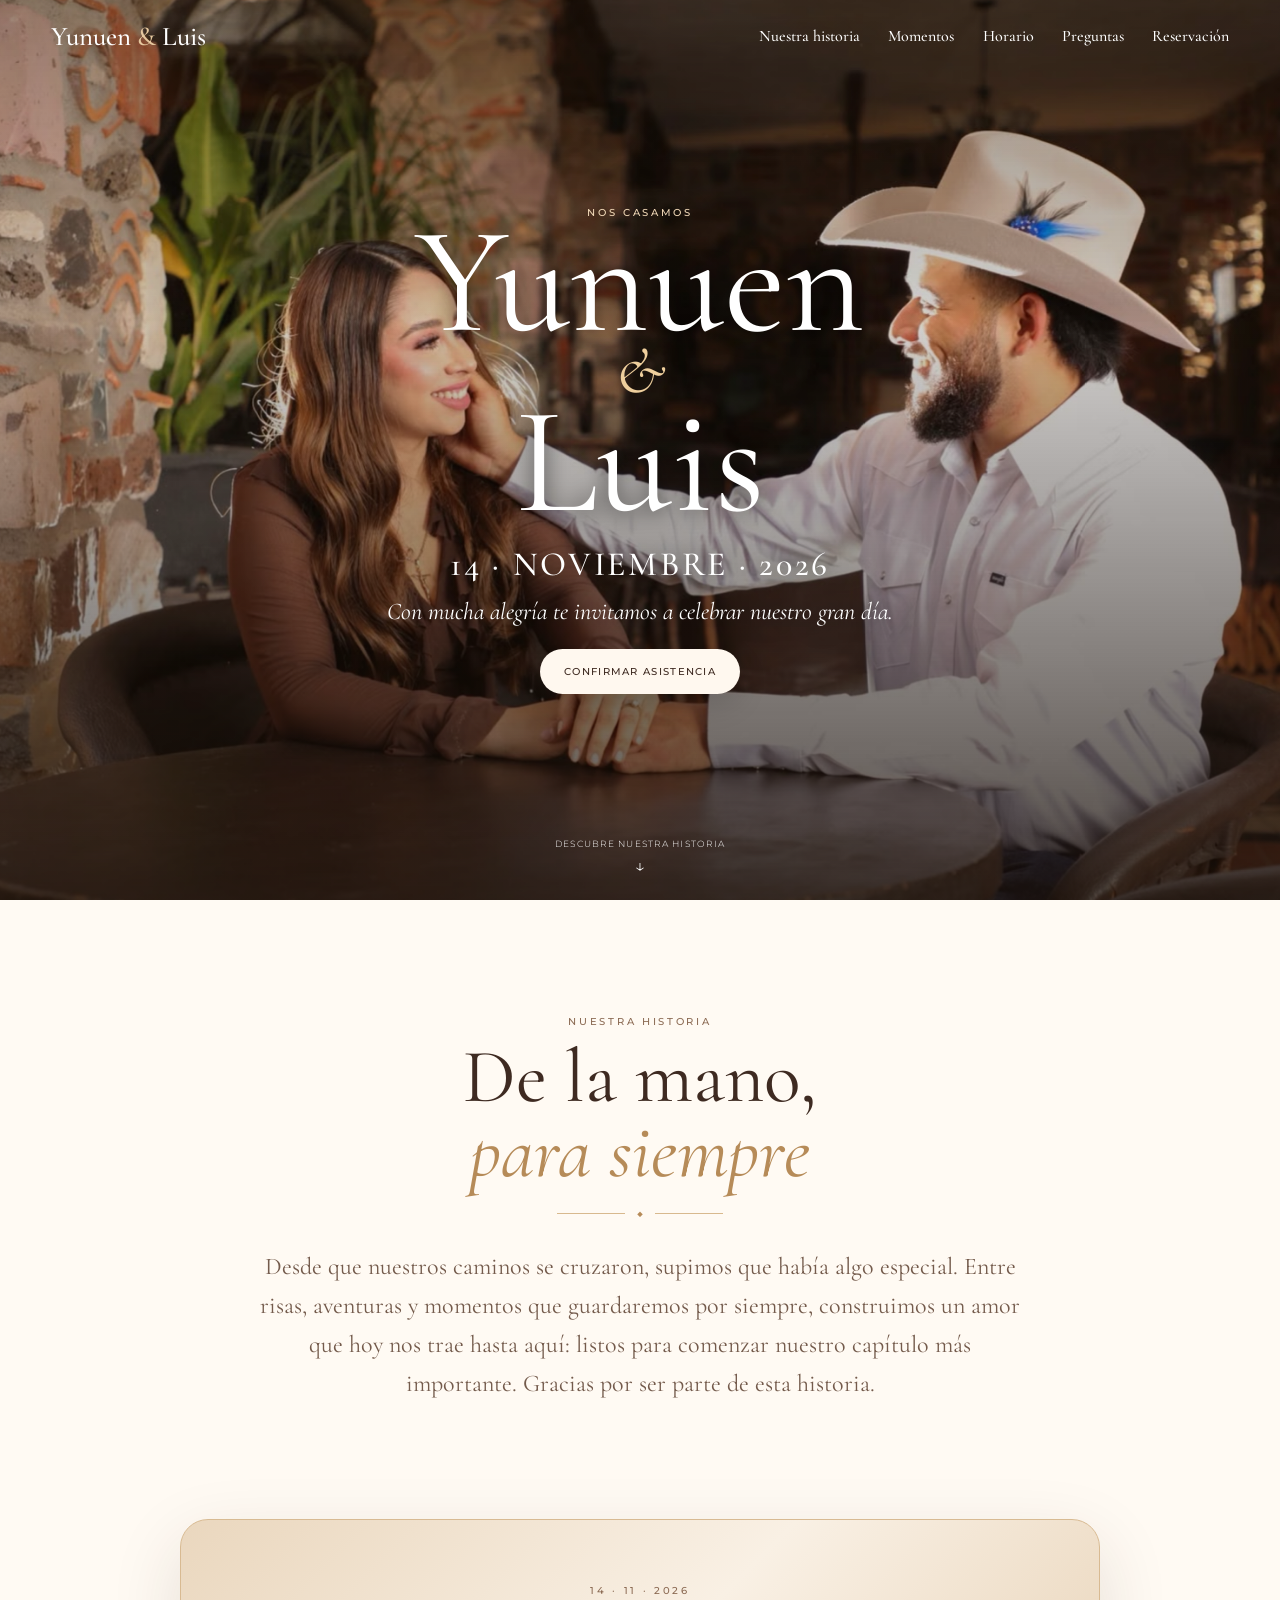
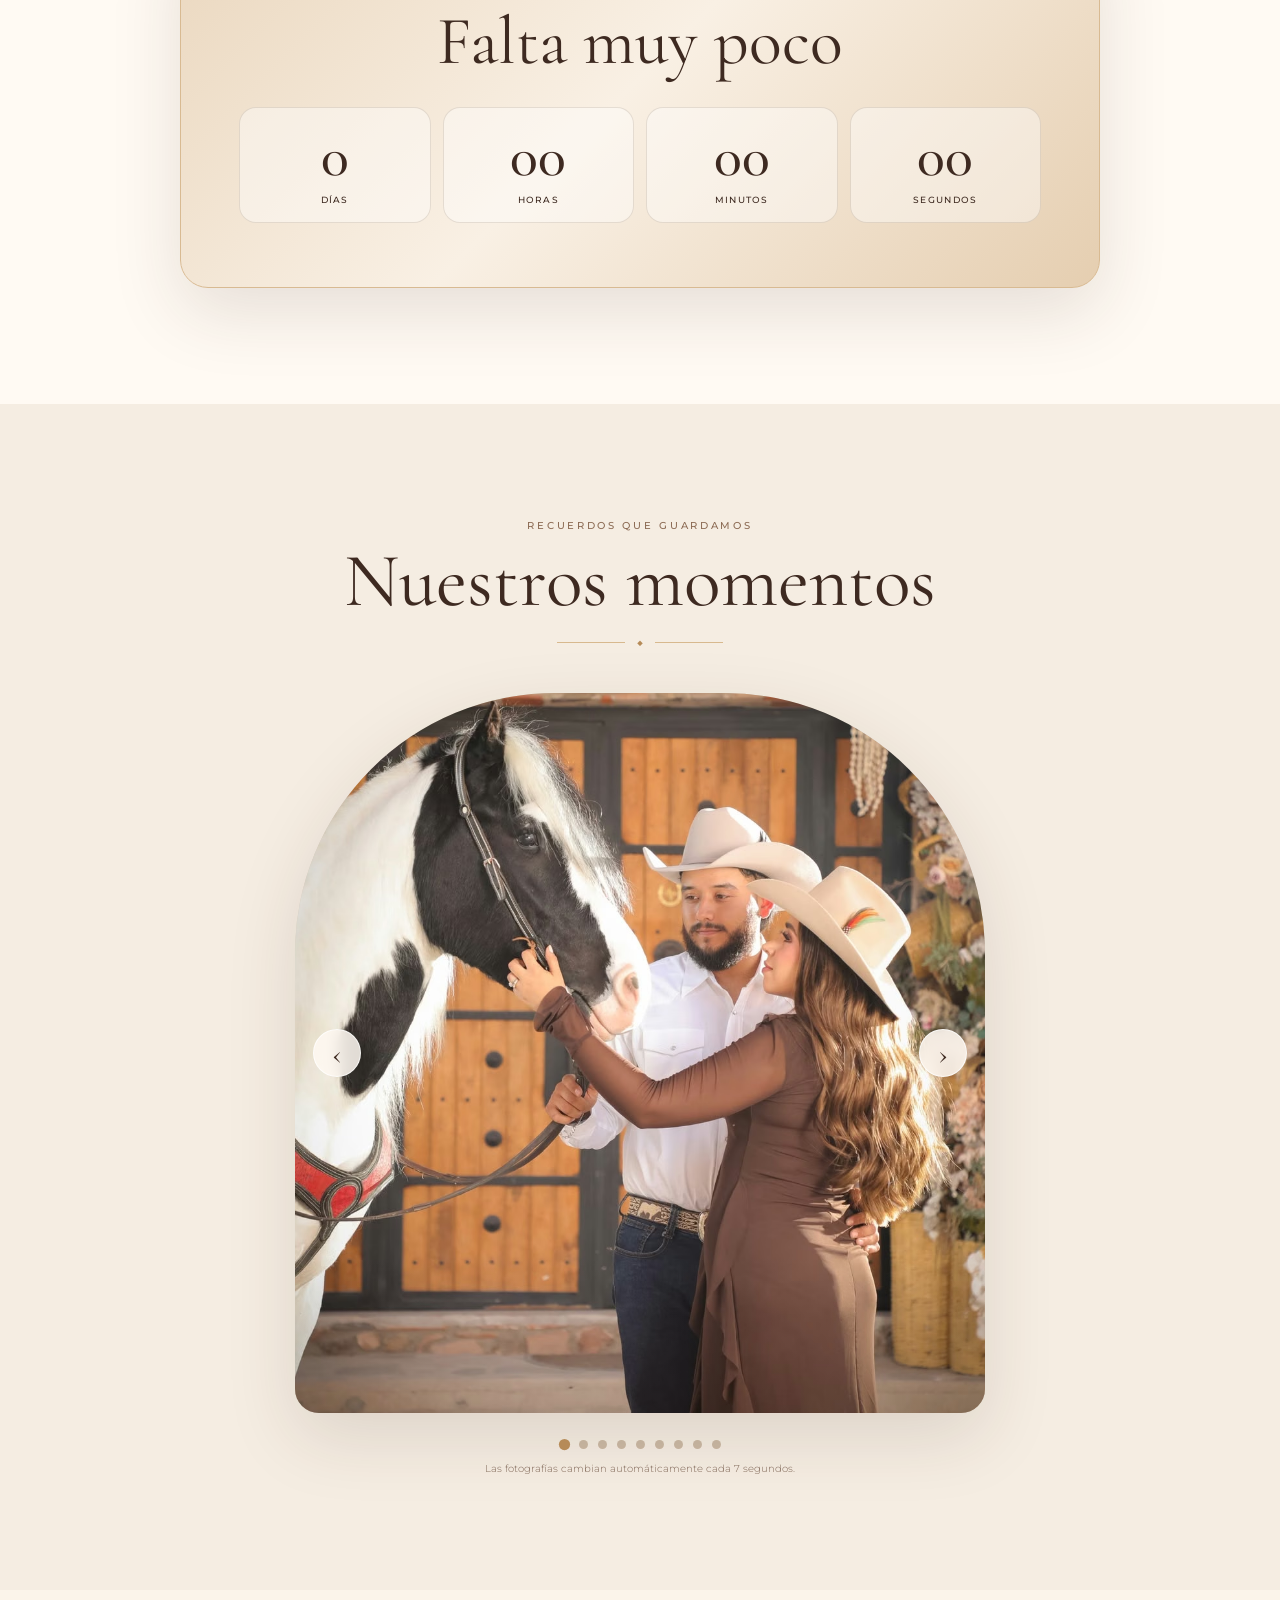
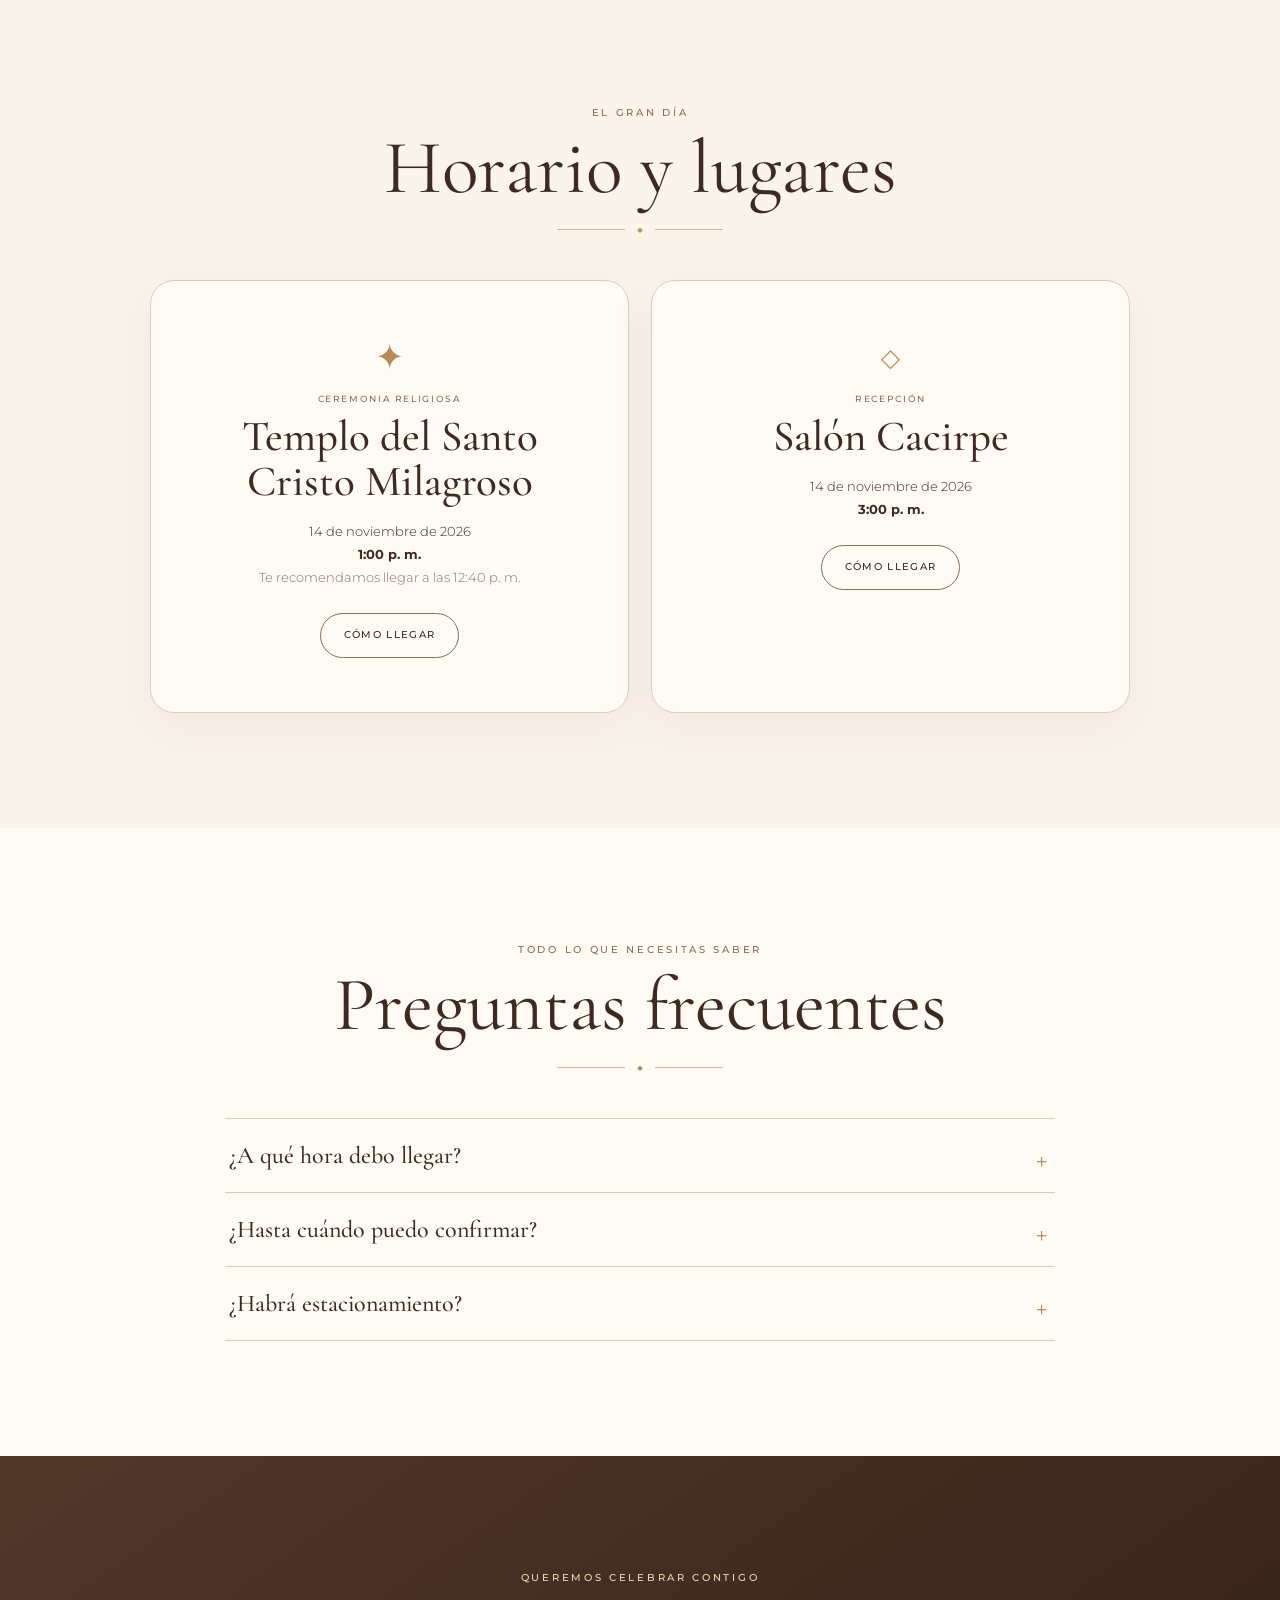
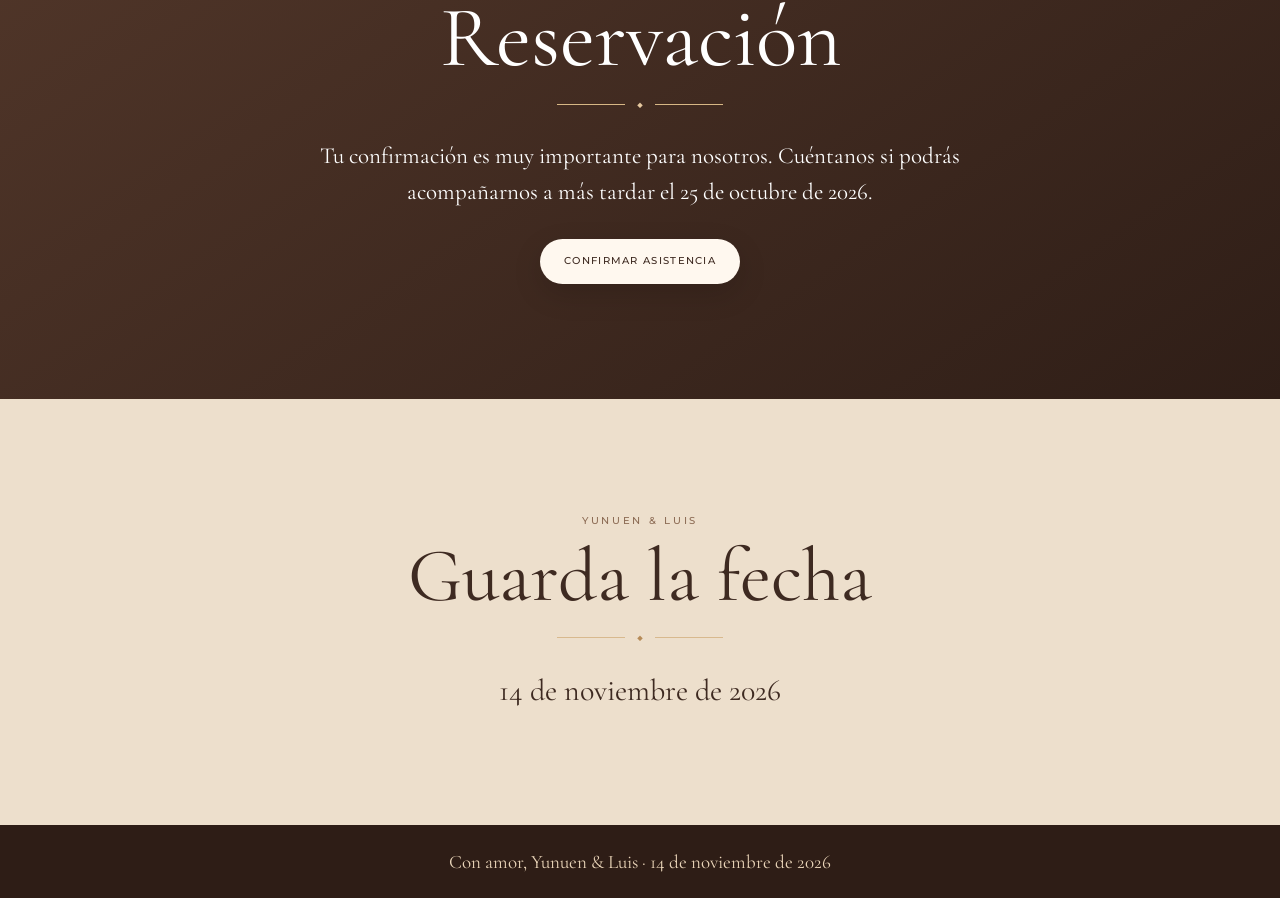
==== index.html @ 90ff0c55 "Agrega envío de confirmación por WhatsApp" ====
<!doctype html>
<html lang="es">
<head>
  <meta charset="utf-8">
  <meta name="viewport" content="width=device-width, initial-scale=1">
  <meta name="theme-color" content="#f6efe5">
  <title>Yunuen & Luis | 14 de noviembre de 2026</title>
  <meta name="description" content="Invitación de boda de Yunuen y Luis. Acompáñanos el 14 de noviembre de 2026.">
  <meta property="og:type" content="website">
  <meta property="og:locale" content="es_MX">
  <meta property="og:title" content="Yunuen & Luis">
  <meta property="og:description" content="Nos casamos el 14 de noviembre de 2026. Nos encantará celebrar contigo.">
  <meta property="og:url" content="https://luisangelcod-collab.github.io/boda-yunuen-luis/">
  <meta property="og:image" content="https://luisangelcod-collab.github.io/boda-yunuen-luis/assets/og.png">
  <meta property="og:image:width" content="1728">
  <meta property="og:image:height" content="910">
  <meta property="og:image:alt" content="Yunuen y Luis, 14 de noviembre de 2026">
  <meta name="twitter:card" content="summary_large_image">
  <meta name="twitter:title" content="Yunuen & Luis">
  <meta name="twitter:description" content="14 de noviembre de 2026">
  <meta name="twitter:image" content="https://luisangelcod-collab.github.io/boda-yunuen-luis/assets/og.png">
  <link rel="preconnect" href="https://fonts.googleapis.com">
  <link rel="preconnect" href="https://fonts.gstatic.com" crossorigin>
  <link href="https://fonts.googleapis.com/css2?family=Cormorant+Garamond:ital,wght@0,400;0,500;1,400&family=Montserrat:wght@300;400;500;600&display=swap" rel="stylesheet">
  <link rel="stylesheet" href="styles.css">
  <script src="app.js?v=20260817-2" defer></script>
</head>
<body>
  <a class="skip-link" href="#contenido">Ir al contenido</a>
  <header class="site-header" id="siteHeader">
    <a class="brand" href="#inicio" aria-label="Yunuen y Luis, inicio">Yunuen <span>&</span> Luis</a>
    <nav class="desktop-nav" aria-label="Navegación principal">
      <a href="#historia">Nuestra historia</a><a href="#momentos">Momentos</a><a href="#horario">Horario</a><a href="#preguntas">Preguntas</a><a href="#reservacion">Reservación</a>
    </nav>
    <button class="menu-button" id="menuButton" type="button" aria-expanded="false" aria-controls="mobileNav" aria-label="Abrir menú">☰</button>
  </header>
  <nav class="mobile-nav" id="mobileNav" aria-label="Navegación móvil" hidden>
    <a href="#historia">Nuestra historia</a><a href="#momentos">Nuestros momentos</a><a href="#horario">Horario</a><a href="#preguntas">Preguntas frecuentes</a><a href="#reservacion">Confirmar asistencia</a>
  </nav>

  <main id="contenido">
    <section class="hero" id="inicio" aria-labelledby="heroTitle">
      <picture class="hero-media">
        <source media="(max-width: 700px)" type="image/avif" srcset="assets/photos/yunuen-luis-09-640.avif 640w, assets/photos/yunuen-luis-09-1066.avif 1066w" sizes="100vw">
        <source type="image/avif" srcset="assets/photos/yunuen-luis-06-960.avif 960w, assets/photos/yunuen-luis-06-1600.avif 1600w" sizes="100vw">
        <img class="hero-photo" src="assets/photos/yunuen-luis-06.jpeg" alt="Yunuen y Luis durante su sesión de compromiso" width="1600" height="1066" fetchpriority="high" decoding="async">
      </picture>
      <div class="hero-shade"></div>
      <div class="hero-copy">
        <p class="eyebrow">Nos casamos</p>
        <h1 id="heroTitle">Yunuen <span>&</span> Luis</h1>
        <p class="hero-date">14 · NOVIEMBRE · 2026</p>
        <p class="hero-message">Con mucha alegría te invitamos a celebrar nuestro gran día.</p>
        <p class="guest-greeting" id="guestGreeting" hidden></p>
        <button class="button button-light" type="button" data-open-rsvp>Confirmar asistencia</button>
      </div>
      <a class="scroll-cue" href="#historia" aria-label="Continuar a nuestra historia">Descubre nuestra historia <span aria-hidden="true">↓</span></a>
    </section>

    <section class="story section" id="historia">
      <div class="narrow reveal">
        <p class="eyebrow ink">Nuestra historia</p>
        <h2>De la mano,<br><em>para siempre</em></h2>
        <div class="flourish" aria-hidden="true"><span></span>◆<span></span></div>
        <p class="story-copy">Desde que nuestros caminos se cruzaron, supimos que había algo especial. Entre risas, aventuras y momentos que guardaremos por siempre, construimos un amor que hoy nos trae hasta aquí: listos para comenzar nuestro capítulo más importante. Gracias por ser parte de esta historia.</p>
      </div>
    </section>

    <section class="countdown-section section" aria-labelledby="countdownTitle">
      <div class="countdown-card reveal">
        <p class="eyebrow ink">14 · 11 · 2026</p><h2 id="countdownTitle">Falta muy poco</h2>
        <div class="countdown" aria-live="polite" aria-label="Cuenta regresiva para la boda">
          <div><strong id="days">--</strong><span>Días</span></div><div><strong id="hours">--</strong><span>Horas</span></div><div><strong id="minutes">--</strong><span>Minutos</span></div><div><strong id="seconds">--</strong><span>Segundos</span></div>
        </div>
      </div>
    </section>

    <section class="moments section" id="momentos" aria-labelledby="momentsTitle">
      <div class="section-heading reveal"><p class="eyebrow ink">Recuerdos que guardamos</p><h2 id="momentsTitle">Nuestros momentos</h2><div class="flourish" aria-hidden="true"><span></span>◆<span></span></div></div>
      <div class="carousel reveal" id="carousel" aria-roledescription="carrusel" aria-label="Fotografías de Yunuen y Luis">
        <div class="slides" id="slides" aria-live="polite"></div>
        <button class="carousel-button previous" id="previousPhoto" type="button" aria-label="Fotografía anterior">‹</button>
        <button class="carousel-button next" id="nextPhoto" type="button" aria-label="Fotografía siguiente">›</button>
      </div>
      <div class="dots" id="carouselDots" aria-label="Elegir fotografía"></div>
      <p class="carousel-note">Las fotografías cambian automáticamente cada 7 segundos.</p>
    </section>

    <section class="schedule section" id="horario" aria-labelledby="scheduleTitle">
      <div class="section-heading reveal"><p class="eyebrow ink">El gran día</p><h2 id="scheduleTitle">Horario y lugares</h2><div class="flourish" aria-hidden="true"><span></span>◆<span></span></div></div>
      <div class="event-grid">
        <article class="event-card reveal">
          <div class="event-icon" aria-hidden="true">✦</div><p class="event-label">Ceremonia religiosa</p><h3>Templo del Santo Cristo Milagroso</h3><p>14 de noviembre de 2026<br><strong>1:00 p. m.</strong><br><span>Te recomendamos llegar a las 12:40 p. m.</span></p>
          <a class="button button-outline" href="https://maps.app.goo.gl/dY969Qh3VyfRDX3TA" target="_blank" rel="noopener noreferrer">Cómo llegar</a>
        </article>
        <article class="event-card reveal">
          <div class="event-icon" aria-hidden="true">◇</div><p class="event-label">Recepción</p><h3>Salón Cacirpe</h3><p>14 de noviembre de 2026<br><strong>3:00 p. m.</strong></p>
          <a class="button button-outline" href="https://maps.app.goo.gl/WmAsAaYpF9cNuDCe6" target="_blank" rel="noopener noreferrer">Cómo llegar</a>
        </article>
      </div>
    </section>

    <section class="faq section" id="preguntas" aria-labelledby="faqTitle">
      <div class="section-heading reveal"><p class="eyebrow ink">Todo lo que necesitas saber</p><h2 id="faqTitle">Preguntas frecuentes</h2><div class="flourish" aria-hidden="true"><span></span>◆<span></span></div></div>
      <div class="faq-list reveal">
        <details><summary>¿A qué hora debo llegar?</summary><p>La misa comienza a la 1:00 p. m. Te recomendamos llegar a las 12:40 p. m. para entrar con calma.</p></details>
        <details><summary>¿Hasta cuándo puedo confirmar?</summary><p>Puedes confirmar tu asistencia hasta el 25 de octubre de 2026.</p></details>
        <details><summary>¿Habrá estacionamiento?</summary><p>Agregaremos aquí las indicaciones de acceso y estacionamiento.</p></details>
      </div>
    </section>

    <section class="rsvp section" id="reservacion" aria-labelledby="rsvpTitle">
      <div class="narrow reveal"><p class="eyebrow">Queremos celebrar contigo</p><h2 id="rsvpTitle">Reservación</h2><div class="flourish light" aria-hidden="true"><span></span>◆<span></span></div><p>Tu confirmación es muy importante para nosotros. Cuéntanos si podrás acompañarnos a más tardar el 25 de octubre de 2026.</p><button class="button button-light" type="button" data-open-rsvp>Confirmar asistencia</button></div>
    </section>

    <section class="save-date section"><p class="eyebrow ink">Yunuen & Luis</p><h2>Guarda la fecha</h2><div class="flourish" aria-hidden="true"><span></span>◆<span></span></div><p class="save-date-value">14 de noviembre de 2026</p></section>
  </main>

  <footer>Con amor, Yunuen & Luis · 14 de noviembre de 2026</footer>

  <dialog class="rsvp-dialog" id="rsvpDialog" aria-labelledby="dialogTitle">
    <button class="dialog-close" id="closeRsvp" type="button" aria-label="Cerrar formulario">×</button>
    <p class="eyebrow ink">Nos encantará saber de ti</p><h2 id="dialogTitle">Confirmar asistencia</h2><p class="dialog-intro">Tu respuesta llegará directamente a Yunuen y Luis. Confirma a más tardar el 25 de octubre de 2026.</p>
    <form id="rsvpForm">
      <label for="guestName">Nombre completo</label><input id="guestName" name="guest_name" maxlength="100" autocomplete="name" required>
      <label for="attendance">¿Podrás acompañarnos?</label><select id="attendance" name="attendance" required><option value="si">Sí, asistiré</option><option value="no">No podré asistir</option></select>
      <label for="guestCount">Número de asistentes</label><input id="guestCount" name="guest_count" type="number" min="1" max="20" value="1" inputmode="numeric" required>
      <label for="phone">Teléfono <span>(opcional)</span></label><input id="phone" name="phone" type="tel" maxlength="40" autocomplete="tel">
      <label for="message">Mensaje para los novios <span>(opcional)</span></label><textarea id="message" name="message" rows="3" maxlength="600"></textarea>
      <input id="invitation" name="invitation" type="hidden" value="Invitación general">
      <div class="honeypot" aria-hidden="true"><label for="website">No completar</label><input id="website" name="website" tabindex="-1" autocomplete="off"></div>
      <button class="button button-dark submit-button" id="submitRsvp" type="submit">Enviar confirmación</button>
      <div class="form-status" id="formStatus" role="status" aria-live="polite"></div>
    </form>
  </dialog>
</body>
</html>
---- styles.css ----
:root{--cream:#f5ede2;--paper:#fffaf3;--paper2:#fbf4ea;--ink:#3e2a21;--soft:#745b4c;--gold:#b68b58;--gold2:#e6c89f;--line:#ddcbb5;--shadow:0 24px 70px #3e2a2121}*{box-sizing:border-box}html{scroll-behavior:smooth;scroll-padding-top:72px}body{margin:0;background:var(--cream);color:var(--ink);font-family:Montserrat,sans-serif;font-weight:300}body.dialog-open{overflow:hidden}a{color:inherit;text-decoration:none}button,input,select,textarea{font:inherit}button,summary{-webkit-tap-highlight-color:transparent}img{display:block;max-width:100%}:focus-visible{outline:3px solid #d7a45f;outline-offset:4px}.skip-link{position:fixed;top:8px;left:8px;z-index:100;padding:10px 14px;background:#fff;transform:translateY(-150%)}.skip-link:focus{transform:none}
.site-header{position:fixed;inset:0 0 auto;z-index:30;height:72px;display:flex;align-items:center;justify-content:space-between;padding:0 clamp(20px,4vw,64px);color:#fff;transition:.3s}.site-header.scrolled{color:var(--ink);background:#fffaf3f0;backdrop-filter:blur(12px);box-shadow:0 1px #3e2a211a}.brand{font:500 27px "Cormorant Garamond",serif}.brand span{color:var(--gold2)}.site-header.scrolled .brand span{color:var(--gold)}.desktop-nav{display:flex;gap:clamp(16px,2.2vw,32px);font:500 16px "Cormorant Garamond",serif}.desktop-nav a{position:relative}.desktop-nav a:after{content:"";position:absolute;inset:auto 0 -6px;height:1px;background:currentColor;transform:scaleX(0);transition:.2s}.desktop-nav a:hover:after,.desktop-nav a:focus-visible:after{transform:scaleX(1)}.menu-button{display:none;border:0;background:none;color:inherit;font-size:26px;cursor:pointer}.mobile-nav{position:fixed;z-index:29;top:62px;right:0;left:0;padding:18px 24px 26px;background:var(--paper);border-bottom:1px solid var(--line);box-shadow:0 15px 35px #3e2a2117}.mobile-nav[hidden]{display:none}.mobile-nav a{display:block;padding:13px 0;border-bottom:1px solid var(--line);font:23px "Cormorant Garamond",serif}
.section{padding:clamp(76px,9vw,118px) 24px}.narrow{width:min(760px,100%);margin:auto;text-align:center}.section-heading{width:min(900px,100%);margin:0 auto 44px;text-align:center}.eyebrow{margin:0 0 12px;color:#f0d8b7;font-size:10px;font-weight:500;letter-spacing:.27em;text-transform:uppercase}.eyebrow.ink{color:#8c6b54}h2{margin:8px 0 14px;font:400 clamp(49px,7vw,76px)/.98 "Cormorant Garamond",serif}h2 em{color:var(--gold);font-weight:400}.flourish{display:flex;align-items:center;justify-content:center;gap:12px;margin:18px auto 28px;color:var(--gold);font-size:10px}.flourish span{width:68px;height:1px;background:#d8b98e}.flourish.light{color:var(--gold2)}.flourish.light span{background:#d7b785}
.hero{min-height:100svh;position:relative;overflow:hidden;display:grid;place-items:center;background:#3d2a22;color:#fff}.hero-media,.hero-photo,.hero-shade{position:absolute;inset:0;width:100%;height:100%}.hero-photo{object-fit:cover;object-position:center 44%;transform:scale(1.06);animation:heroZoom 18s ease-out both}.hero-shade{background:linear-gradient(180deg,#180e086b,#180e082e 36%,#180e08c2)}.hero-copy{position:relative;z-index:2;width:min(760px,calc(100% - 40px));text-align:center;text-shadow:0 2px 22px #000a;animation:rise .9s .15s both}.hero h1{margin:0;font:400 clamp(78px,13vw,152px)/.68 "Cormorant Garamond",serif}.hero h1 span{display:block;margin:16px 0;color:#efcf9d;font-size:.43em;font-style:italic}.hero-date{margin:30px 0 10px;font:500 clamp(23px,3vw,34px) "Cormorant Garamond",serif;letter-spacing:.08em}.hero-message{max-width:540px;margin:0 auto 20px;font:italic clamp(19px,2.4vw,24px)/1.42 "Cormorant Garamond",serif}.guest-greeting{width:fit-content;margin:0 auto 22px;padding:8px 14px;border:1px solid #ffffff73;border-radius:999px;font-size:10px;font-weight:500;letter-spacing:.13em;text-transform:uppercase}.scroll-cue{position:absolute;z-index:2;bottom:23px;left:50%;display:grid;gap:5px;transform:translateX(-50%);text-align:center;font-size:9px;letter-spacing:.14em;text-transform:uppercase}.scroll-cue span{font-size:19px;animation:bob 1.8s infinite}.button{display:inline-flex;align-items:center;justify-content:center;min-height:45px;padding:13px 23px;border:1px solid transparent;border-radius:999px;font-size:10px;font-weight:500;letter-spacing:.13em;line-height:1.2;text-transform:uppercase;cursor:pointer;transition:.2s}.button:hover{transform:translateY(-2px)}.button-light{background:#fff8ef;color:var(--ink);box-shadow:0 10px 30px #00000024}.button-dark{background:var(--ink);color:#fff}.button-outline{border-color:#8d6d56;background:transparent;color:var(--ink)}
.story{background:var(--paper)}.story-copy{margin:0;color:var(--soft);font:24px/1.62 "Cormorant Garamond",serif}.countdown-section{padding-top:0;background:var(--paper)}.countdown-card{width:min(920px,100%);margin:auto;padding:clamp(36px,6vw,64px) clamp(20px,5vw,58px);background:linear-gradient(135deg,#ead7be,#f9f0e4 48%,#e5ceb0);border:1px solid #d8ba92;border-radius:28px;text-align:center;box-shadow:var(--shadow)}.countdown-card h2{font-size:clamp(46px,6vw,68px)}.countdown{display:grid;grid-template-columns:repeat(4,1fr);gap:12px;margin-top:32px}.countdown>div{padding:20px 8px 17px;background:#ffffff6b;border:1px solid #694c3326;border-radius:17px}.countdown strong{display:block;font:500 clamp(42px,6vw,58px)/1 "Cormorant Garamond",serif}.countdown span{display:block;margin-top:8px;font-size:9px;font-weight:500;letter-spacing:.14em;text-transform:uppercase}
.moments{overflow:hidden}.carousel{width:min(690px,calc(100% - 50px));margin:auto;position:relative;overflow:hidden;border-radius:260px 260px 24px 24px;background:#d9cbbd;box-shadow:var(--shadow);touch-action:pan-y}.slides{display:flex;transition:transform 1.35s cubic-bezier(.65,0,.35,1)}.slide{flex:0 0 100%;height:min(80svh,880px);min-height:620px;position:relative;margin:0;background:linear-gradient(145deg,#d7c2a8,#8f6950)}.slide picture{display:block;width:100%;height:100%}.slide img{width:100%;height:100%;object-fit:cover}.slide--landscape img{object-fit:contain}.slide:after{content:"";position:absolute;inset:auto 0 0;height:22%;background:linear-gradient(transparent,#1e100a38);pointer-events:none}.carousel-button{position:absolute;z-index:3;top:50%;width:48px;height:48px;border:1px solid #ffffffb3;border-radius:50%;background:#fffaf3db;color:var(--ink);font:33px/1 "Cormorant Garamond",serif;cursor:pointer;transform:translateY(-50%);backdrop-filter:blur(8px)}.carousel-button.previous{left:18px}.carousel-button.next{right:18px}.dots{display:flex;justify-content:center;gap:10px;margin:27px auto 0}.dot{width:9px;height:9px;padding:0;border:0;border-radius:50%;background:#cbb9a4;cursor:pointer}.dot.active{background:var(--gold);transform:scale(1.25)}.carousel-note{margin:13px 0 0;color:#806857;text-align:center;font-size:10px}
.schedule{background:var(--paper2)}.event-grid{display:grid;grid-template-columns:1fr 1fr;gap:22px;width:min(980px,100%);margin:auto}.event-card{padding:clamp(32px,5vw,54px);background:var(--paper);border:1px solid var(--line);border-radius:24px;text-align:center;box-shadow:0 16px 50px #3e2a210f}.event-icon{color:var(--gold);font-size:35px}.event-label{margin:15px 0 4px;color:#896b57;font-size:9px;font-weight:500;letter-spacing:.18em;text-transform:uppercase}.event-card h3{margin:10px auto 16px;font:500 clamp(31px,4vw,43px)/1.04 "Cormorant Garamond",serif}.event-card p:not(.event-label){margin:0 0 23px;font-size:13px;line-height:1.8}.event-card p span{opacity:.65}.faq{background:var(--paper)}.faq-list{width:min(830px,100%);margin:auto;border-top:1px solid var(--line)}.faq details{border-bottom:1px solid var(--line)}.faq summary{position:relative;padding:22px 45px 22px 4px;list-style:none;font:500 24px "Cormorant Garamond",serif;cursor:pointer}.faq summary::-webkit-details-marker{display:none}.faq summary:after{content:"+";position:absolute;right:8px;color:var(--gold);font-size:28px;transition:.25s}.faq details[open] summary:after{transform:rotate(45deg)}.faq details p{margin:0;padding:0 45px 22px 4px;color:var(--soft);font-size:13px;line-height:1.7}
.rsvp{background:linear-gradient(145deg,#52372a,#2f1e17);color:#fff}.rsvp h2{font-size:clamp(56px,8vw,86px)}.rsvp .narrow>p:not(.eyebrow){margin:0 auto 28px;font:23px/1.55 "Cormorant Garamond",serif}.save-date{text-align:center;background:#eddfcc}.save-date h2{font-size:clamp(52px,7vw,76px)}.save-date-value{margin:0;font:30px "Cormorant Garamond",serif}footer{padding:25px 18px;background:#2e1d16;color:#e9d4b8;text-align:center;font:19px "Cormorant Garamond",serif}
.rsvp-dialog{width:min(560px,calc(100% - 28px));max-height:calc(100svh - 32px);overflow:auto;padding:clamp(28px,5vw,42px);border:0;border-radius:25px;background:var(--paper);color:var(--ink);box-shadow:0 30px 100px #140a0573}.rsvp-dialog::backdrop{background:#1c110cc7;backdrop-filter:blur(4px)}.rsvp-dialog h2{margin:4px 35px 7px 0;font-size:49px}.dialog-close{position:absolute;top:13px;right:17px;width:40px;height:40px;border:0;background:transparent;color:var(--ink);font-size:31px;cursor:pointer}.dialog-intro{margin:0 0 22px;color:var(--soft);font-size:12px;line-height:1.5}.rsvp-dialog label{display:block;margin:14px 0 6px;font-size:9px;font-weight:500;letter-spacing:.13em;text-transform:uppercase}.rsvp-dialog label span{opacity:.65}.rsvp-dialog input,.rsvp-dialog select,.rsvp-dialog textarea{width:100%;border:1px solid var(--line);border-radius:11px;background:#fff;color:var(--ink);padding:12px 13px}.rsvp-dialog textarea{resize:vertical}.submit-button{width:100%;margin-top:20px}.submit-button:disabled{cursor:wait;opacity:.65}.form-status{display:none;margin-top:14px;padding:14px;border-radius:11px;background:#efe1d0;font-size:12px;line-height:1.55}.form-status.visible{display:block}.form-status.error{background:#f7ddd8;color:#6d2820}.form-status p{margin:0}.whatsapp-button{width:100%;margin-top:12px;background:#2f6f4e}.honeypot{position:absolute;left:-10000px;width:1px;height:1px;overflow:hidden}.reveal{opacity:0;transform:translateY(24px);transition:opacity .75s,transform .75s}.reveal.visible{opacity:1;transform:none}
@keyframes heroZoom{from{transform:scale(1.09)}to{transform:scale(1.03)}}@keyframes rise{from{opacity:0;transform:translateY(20px)}to{opacity:1;transform:none}}@keyframes bob{50%{transform:translateY(5px)}}
@media(max-width:820px){html{scroll-padding-top:62px}.site-header{height:62px}.desktop-nav{display:none}.menu-button{display:block}.hero h1{font-size:clamp(76px,24vw,104px)}.hero-photo{object-position:center 45%}.event-grid{grid-template-columns:1fr}.carousel{width:min(620px,calc(100% - 12px));border-radius:160px 160px 20px 20px}.slide{height:75svh;min-height:540px}}
@media(max-width:560px){.section{padding:68px 18px}.hero-copy{padding-top:25px}.hero-message{font-size:19px}.scroll-cue{width:220px}.story-copy{font-size:21px}.countdown-section{padding-top:0}.countdown{grid-template-columns:1fr 1fr}.countdown strong{font-size:47px}.carousel{width:100%;border-radius:105px 105px 18px 18px}.slide{height:70svh;min-height:500px}.carousel-button{width:43px;height:43px}.carousel-button.previous{left:10px}.carousel-button.next{right:10px}.event-card{padding:34px 22px}.rsvp-dialog h2{font-size:42px}}
@media(prefers-reduced-motion:reduce){html{scroll-behavior:auto}*,*:before,*:after{animation-duration:.01ms!important;animation-iteration-count:1!important;transition-duration:.01ms!important}.reveal{opacity:1;transform:none}}
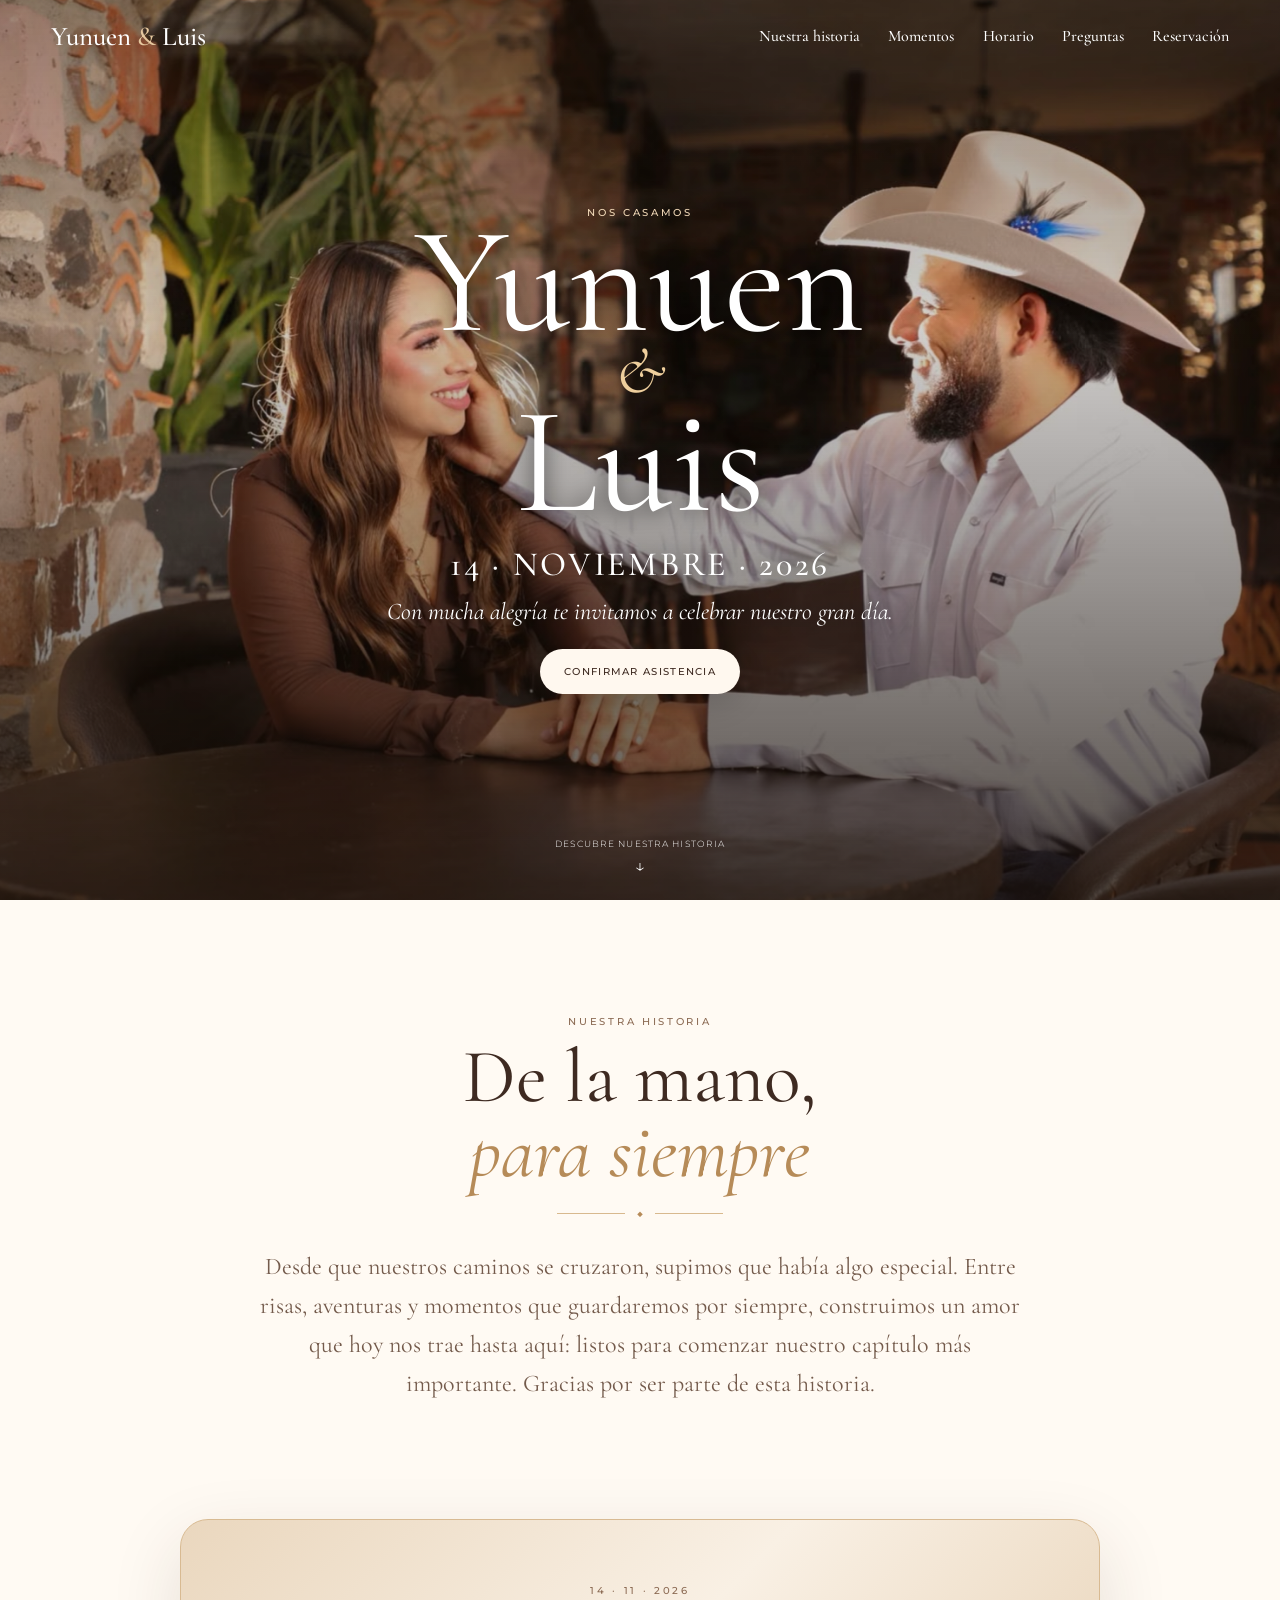
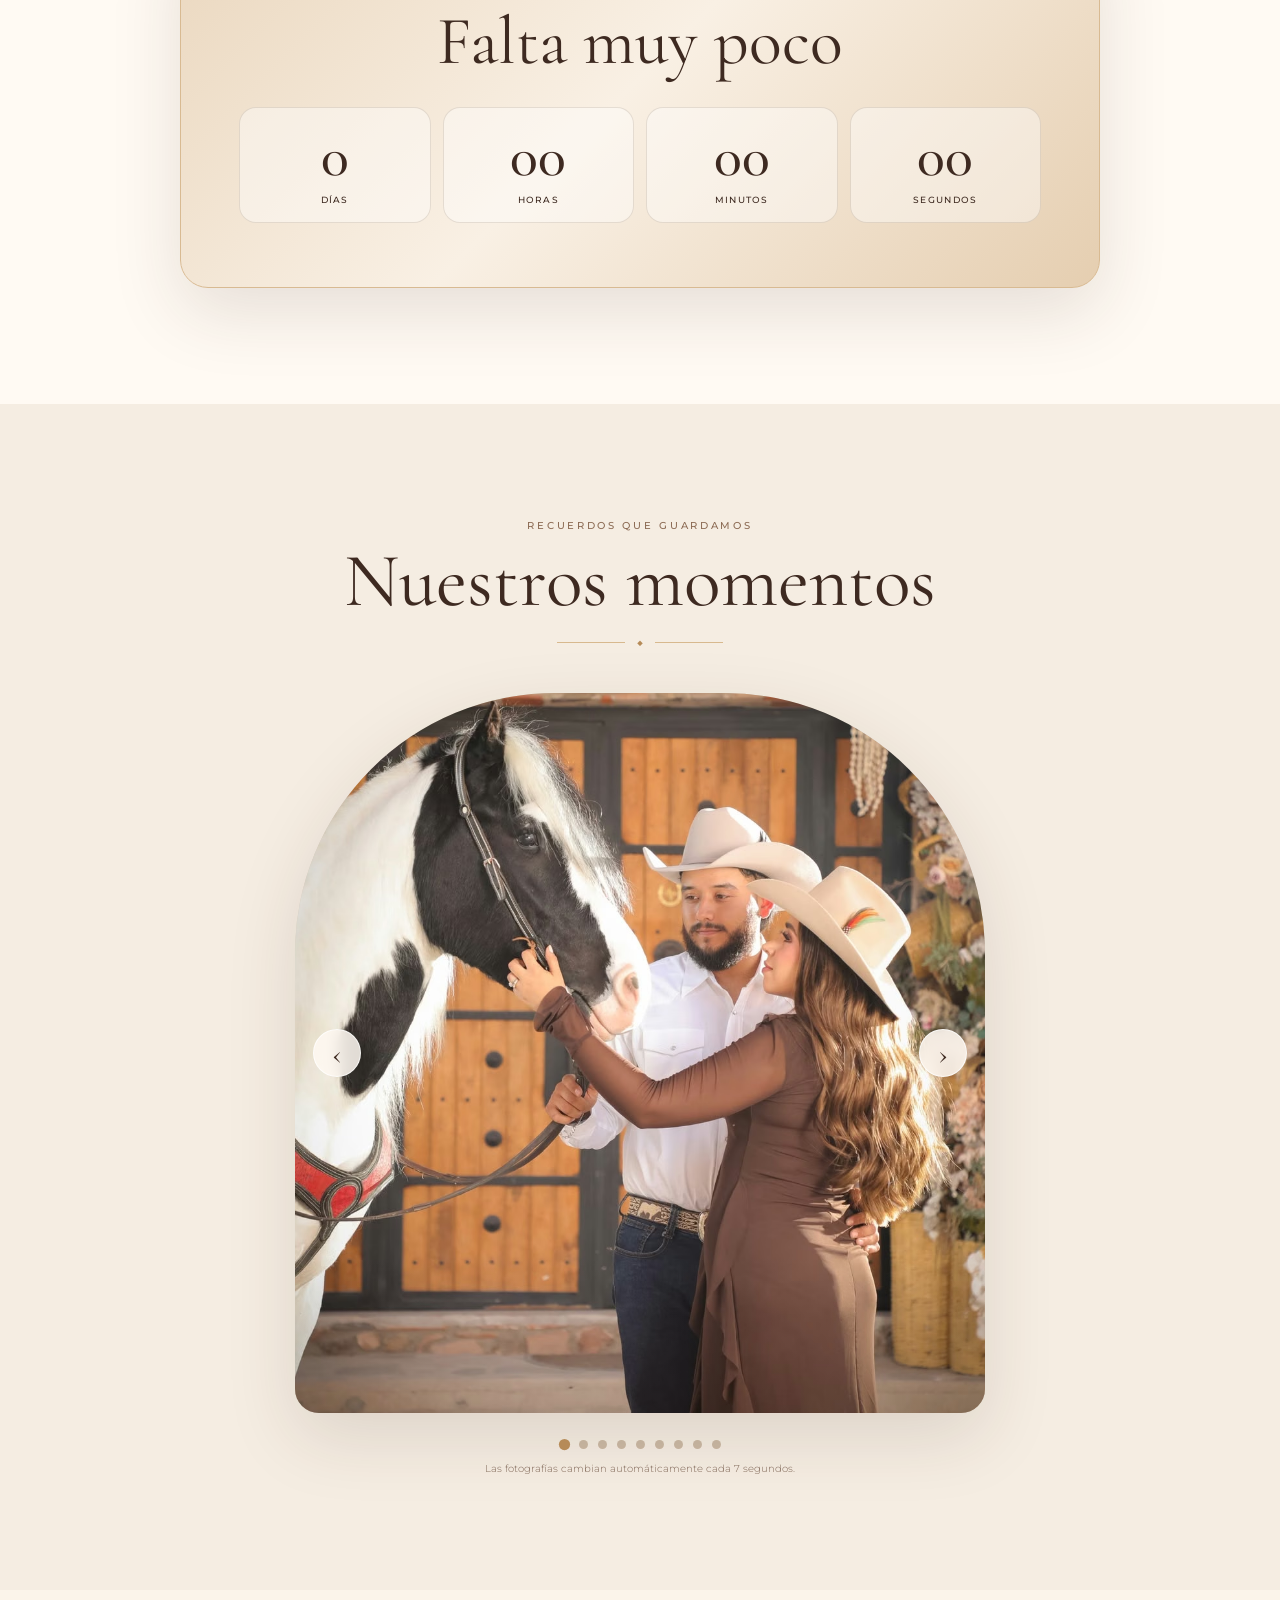
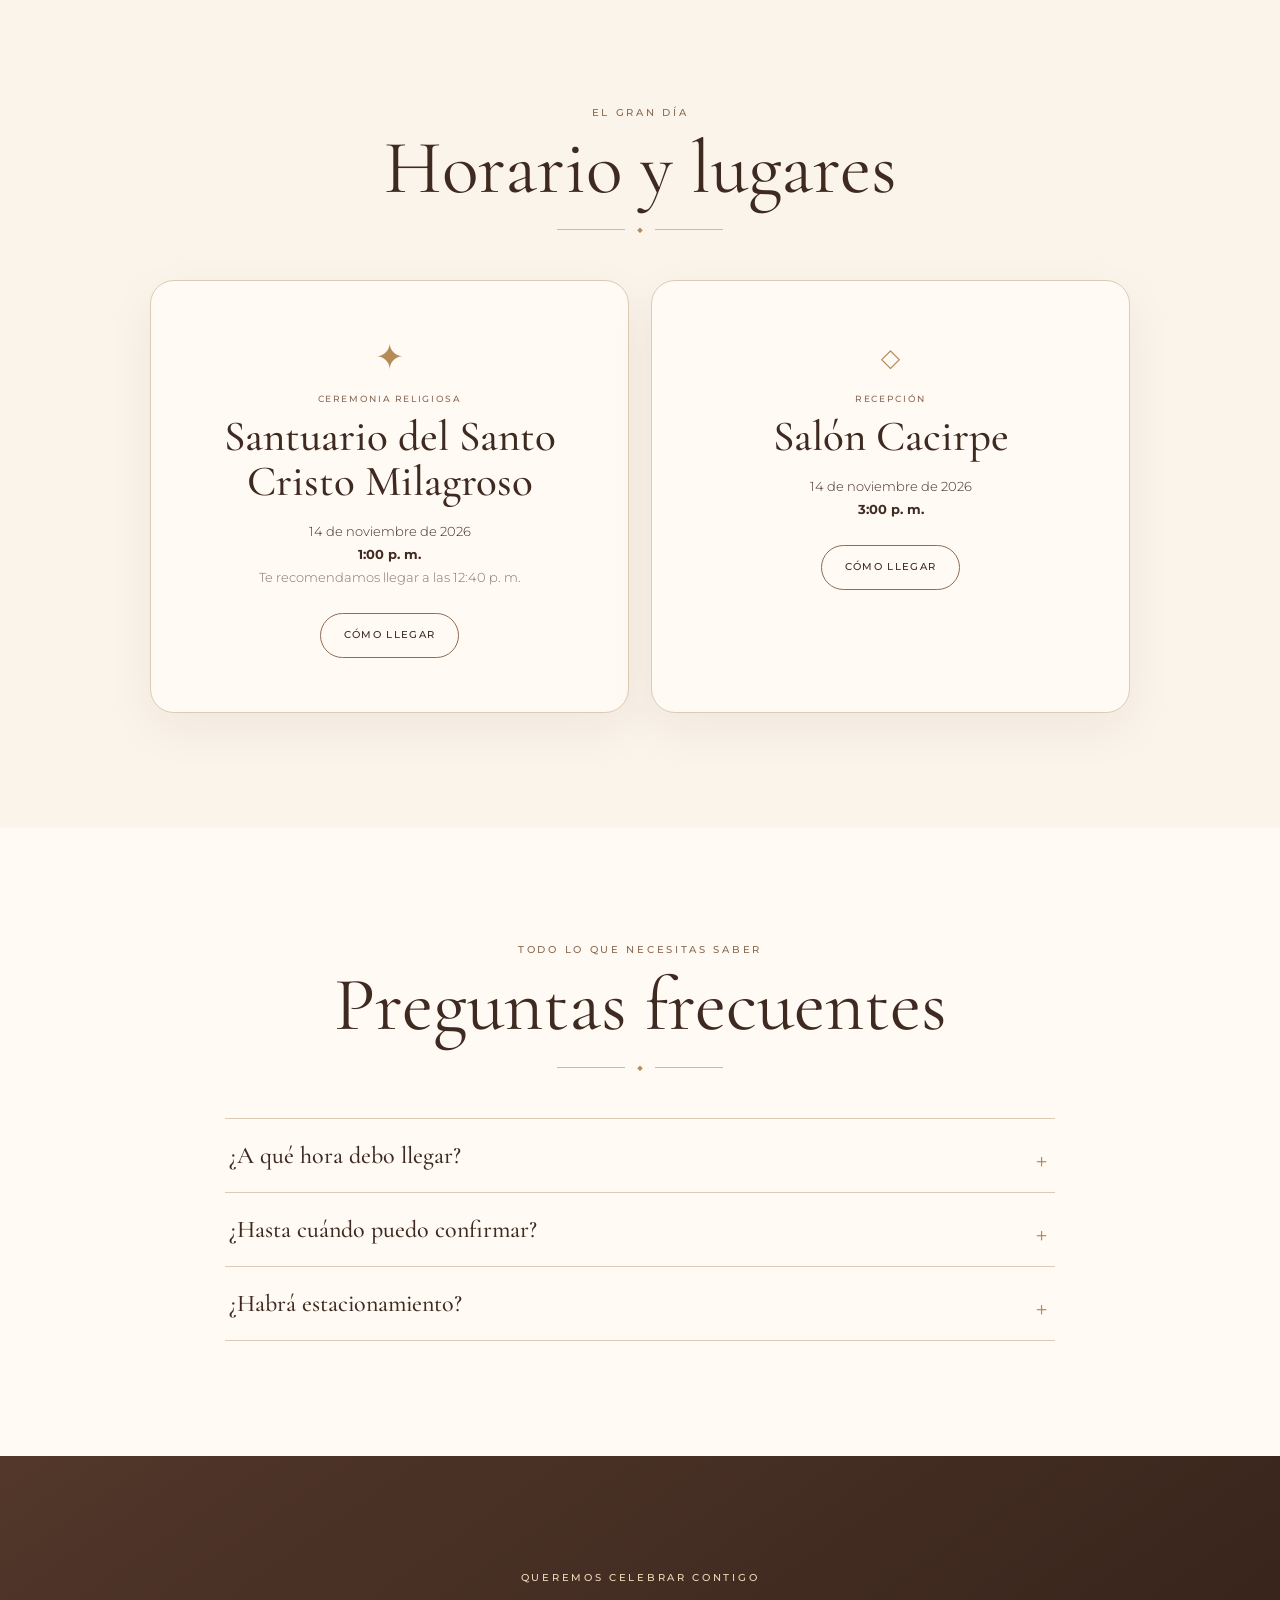
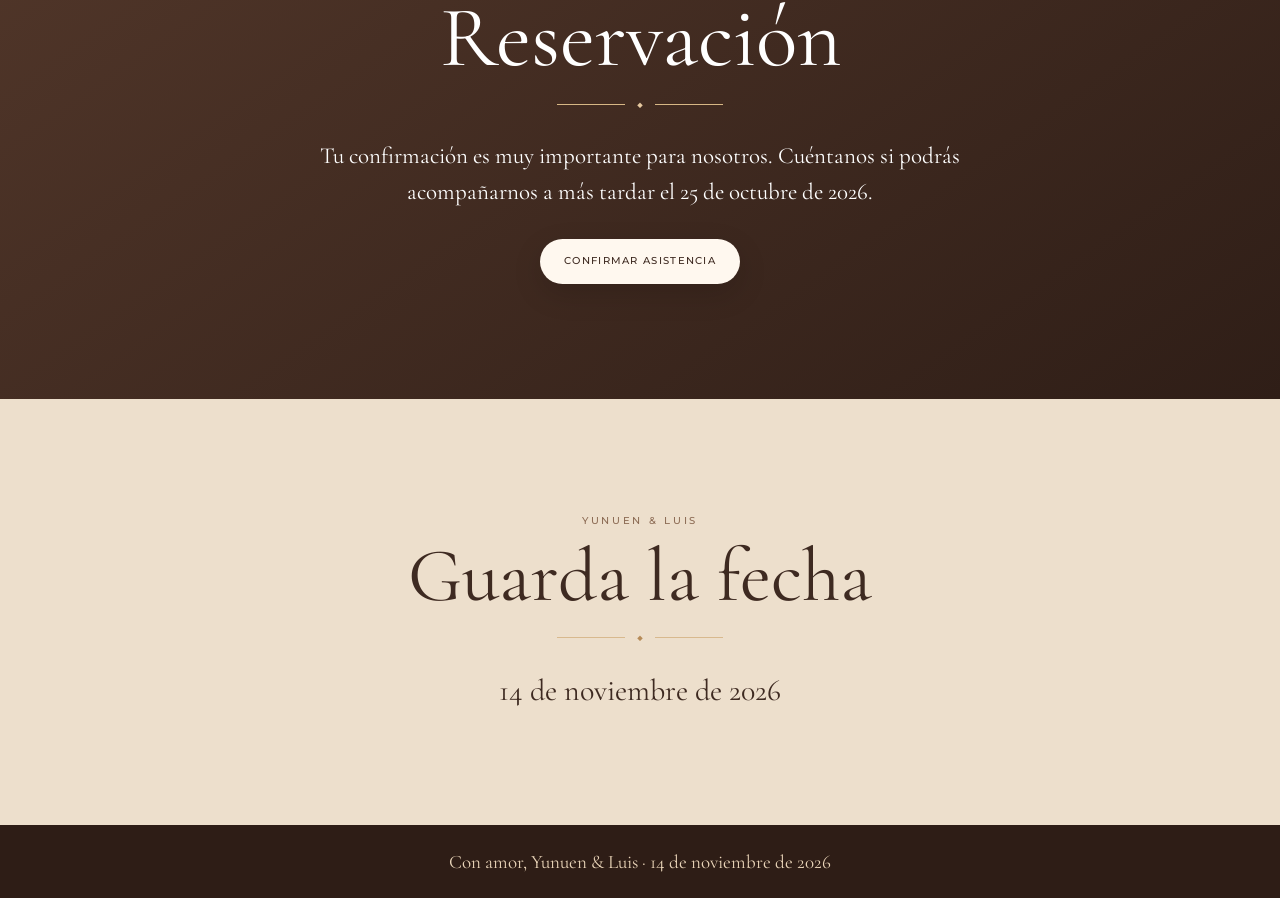
==== commit d69abd73: "Corrige nombre del santuario" ====
--- a/index.html
+++ b/index.html
@@ -90,7 +90,7 @@
       <div class="section-heading reveal"><p class="eyebrow ink">El gran día</p><h2 id="scheduleTitle">Horario y lugares</h2><div class="flourish" aria-hidden="true"><span></span>◆<span></span></div></div>
       <div class="event-grid">
         <article class="event-card reveal">
-          <div class="event-icon" aria-hidden="true">✦</div><p class="event-label">Ceremonia religiosa</p><h3>Templo del Santo Cristo Milagroso</h3><p>14 de noviembre de 2026<br><strong>1:00 p. m.</strong><br><span>Te recomendamos llegar a las 12:40 p. m.</span></p>
+          <div class="event-icon" aria-hidden="true">✦</div><p class="event-label">Ceremonia religiosa</p><h3>Santuario del Santo Cristo Milagroso</h3><p>14 de noviembre de 2026<br><strong>1:00 p. m.</strong><br><span>Te recomendamos llegar a las 12:40 p. m.</span></p>
           <a class="button button-outline" href="https://maps.app.goo.gl/dY969Qh3VyfRDX3TA" target="_blank" rel="noopener noreferrer">Cómo llegar</a>
         </article>
         <article class="event-card reveal">
@@ -105,7 +105,7 @@
       <div class="faq-list reveal">
         <details><summary>¿A qué hora debo llegar?</summary><p>La misa comienza a la 1:00 p. m. Te recomendamos llegar a las 12:40 p. m. para entrar con calma.</p></details>
         <details><summary>¿Hasta cuándo puedo confirmar?</summary><p>Puedes confirmar tu asistencia hasta el 25 de octubre de 2026.</p></details>
-        <details><summary>¿Habrá estacionamiento?</summary><p>Agregaremos aquí las indicaciones de acceso y estacionamiento.</p></details>
+        <details><summary>¿Habrá estacionamiento?</summary><p>Sí, el lugar cuenta con un amplio estacionamiento para comodidad de nuestros invitados.</p></details>
       </div>
     </section>
 
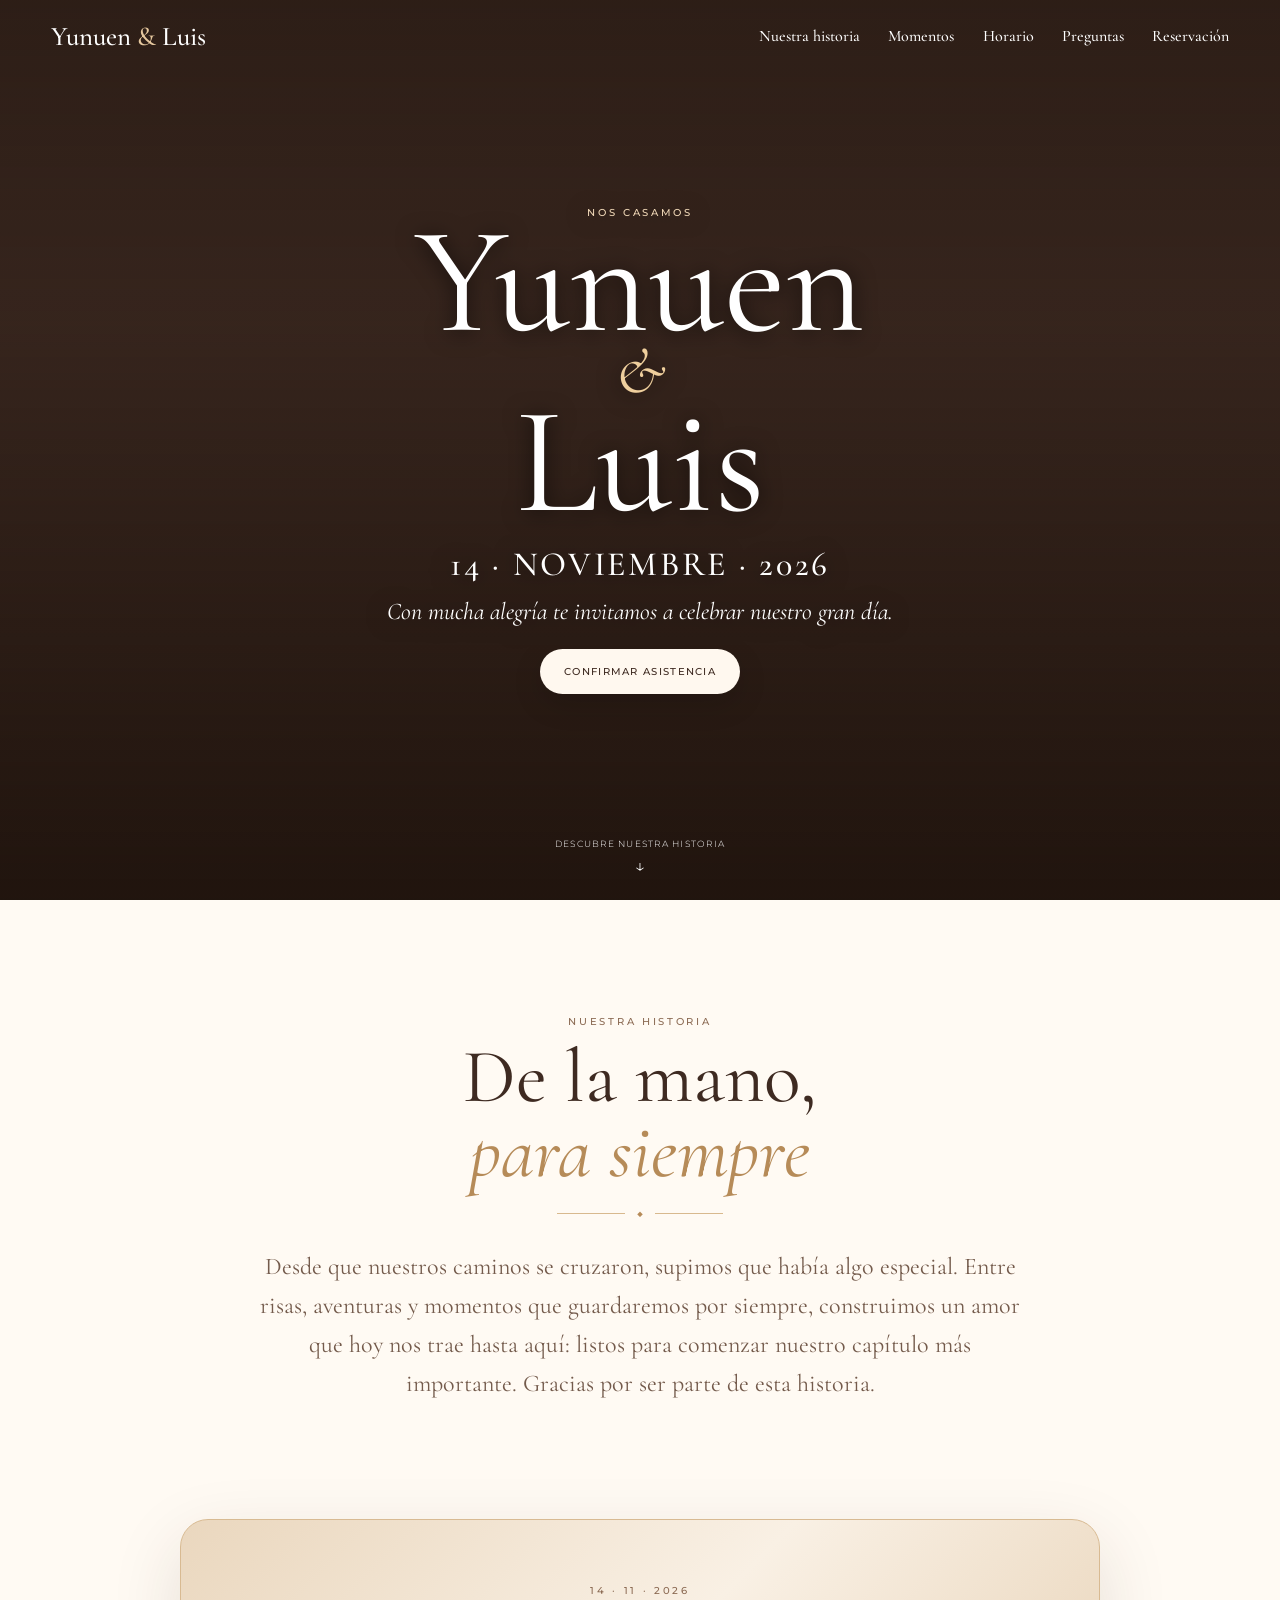
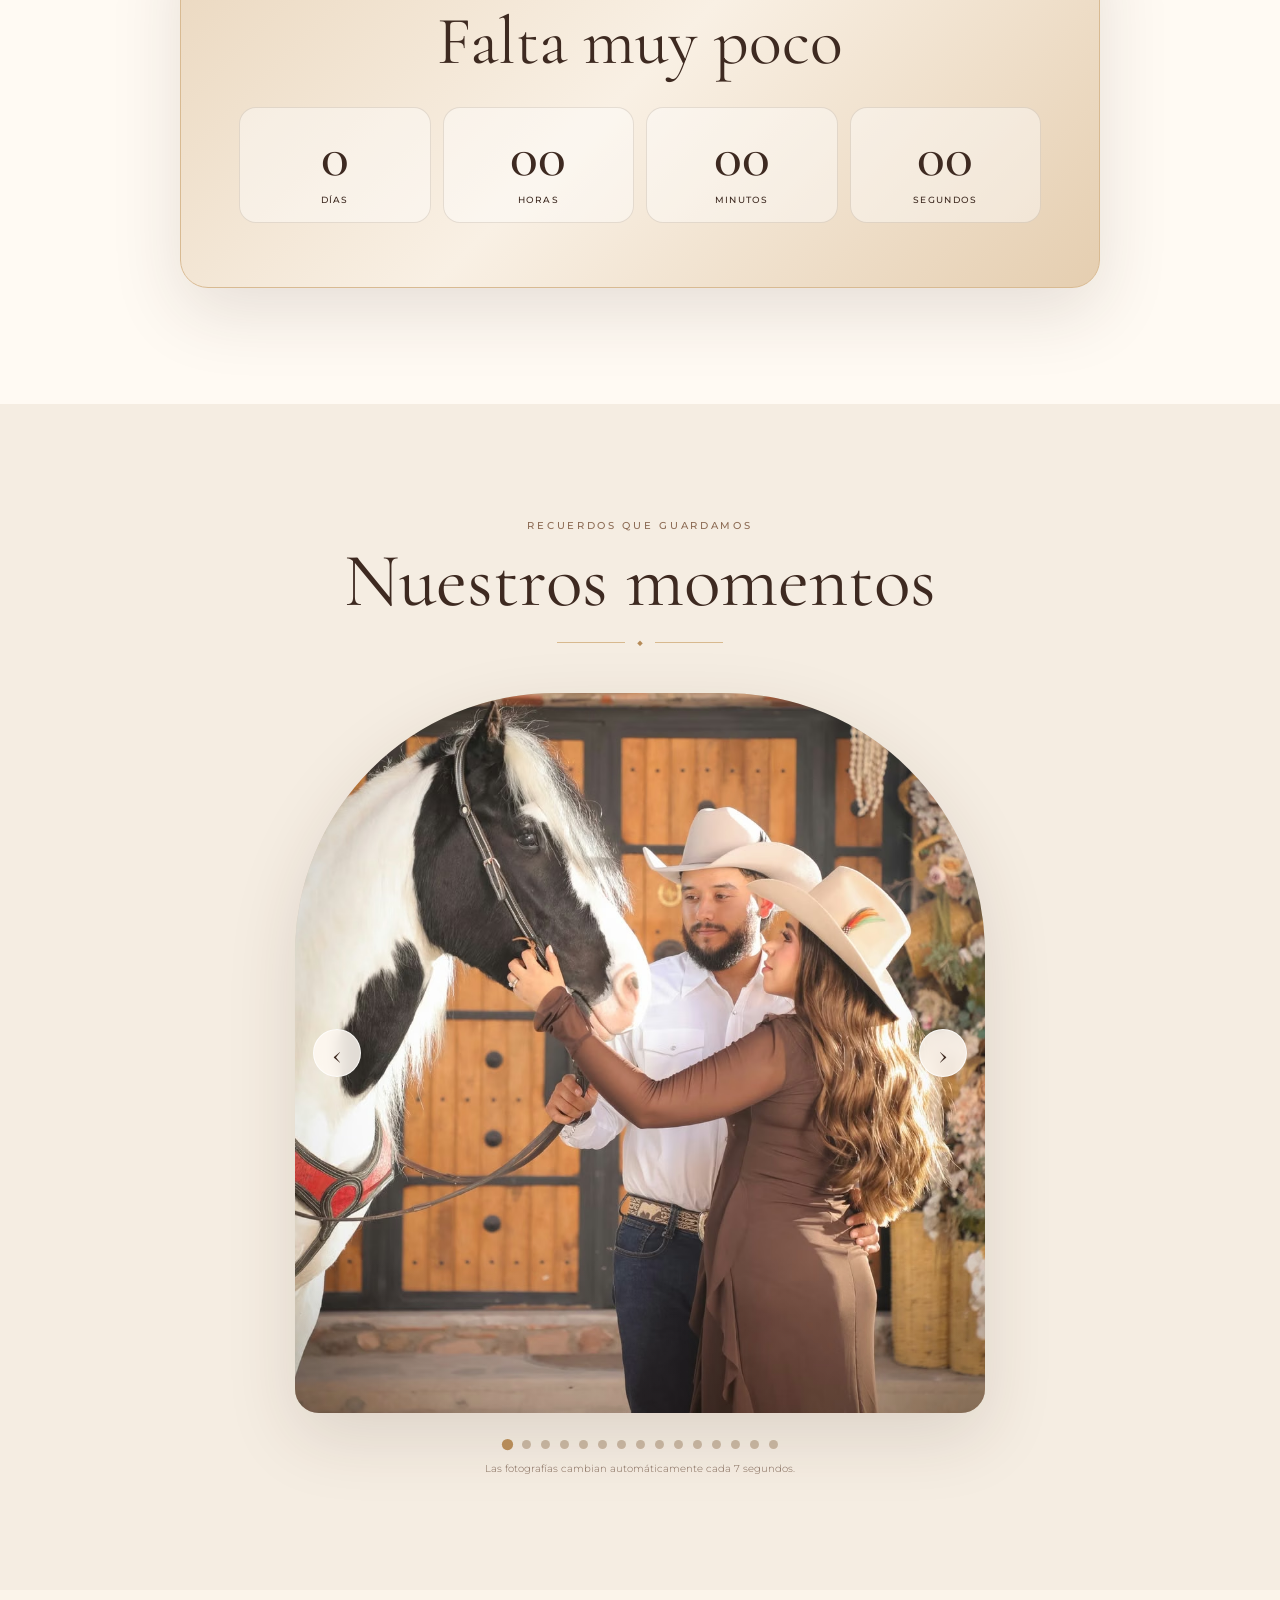
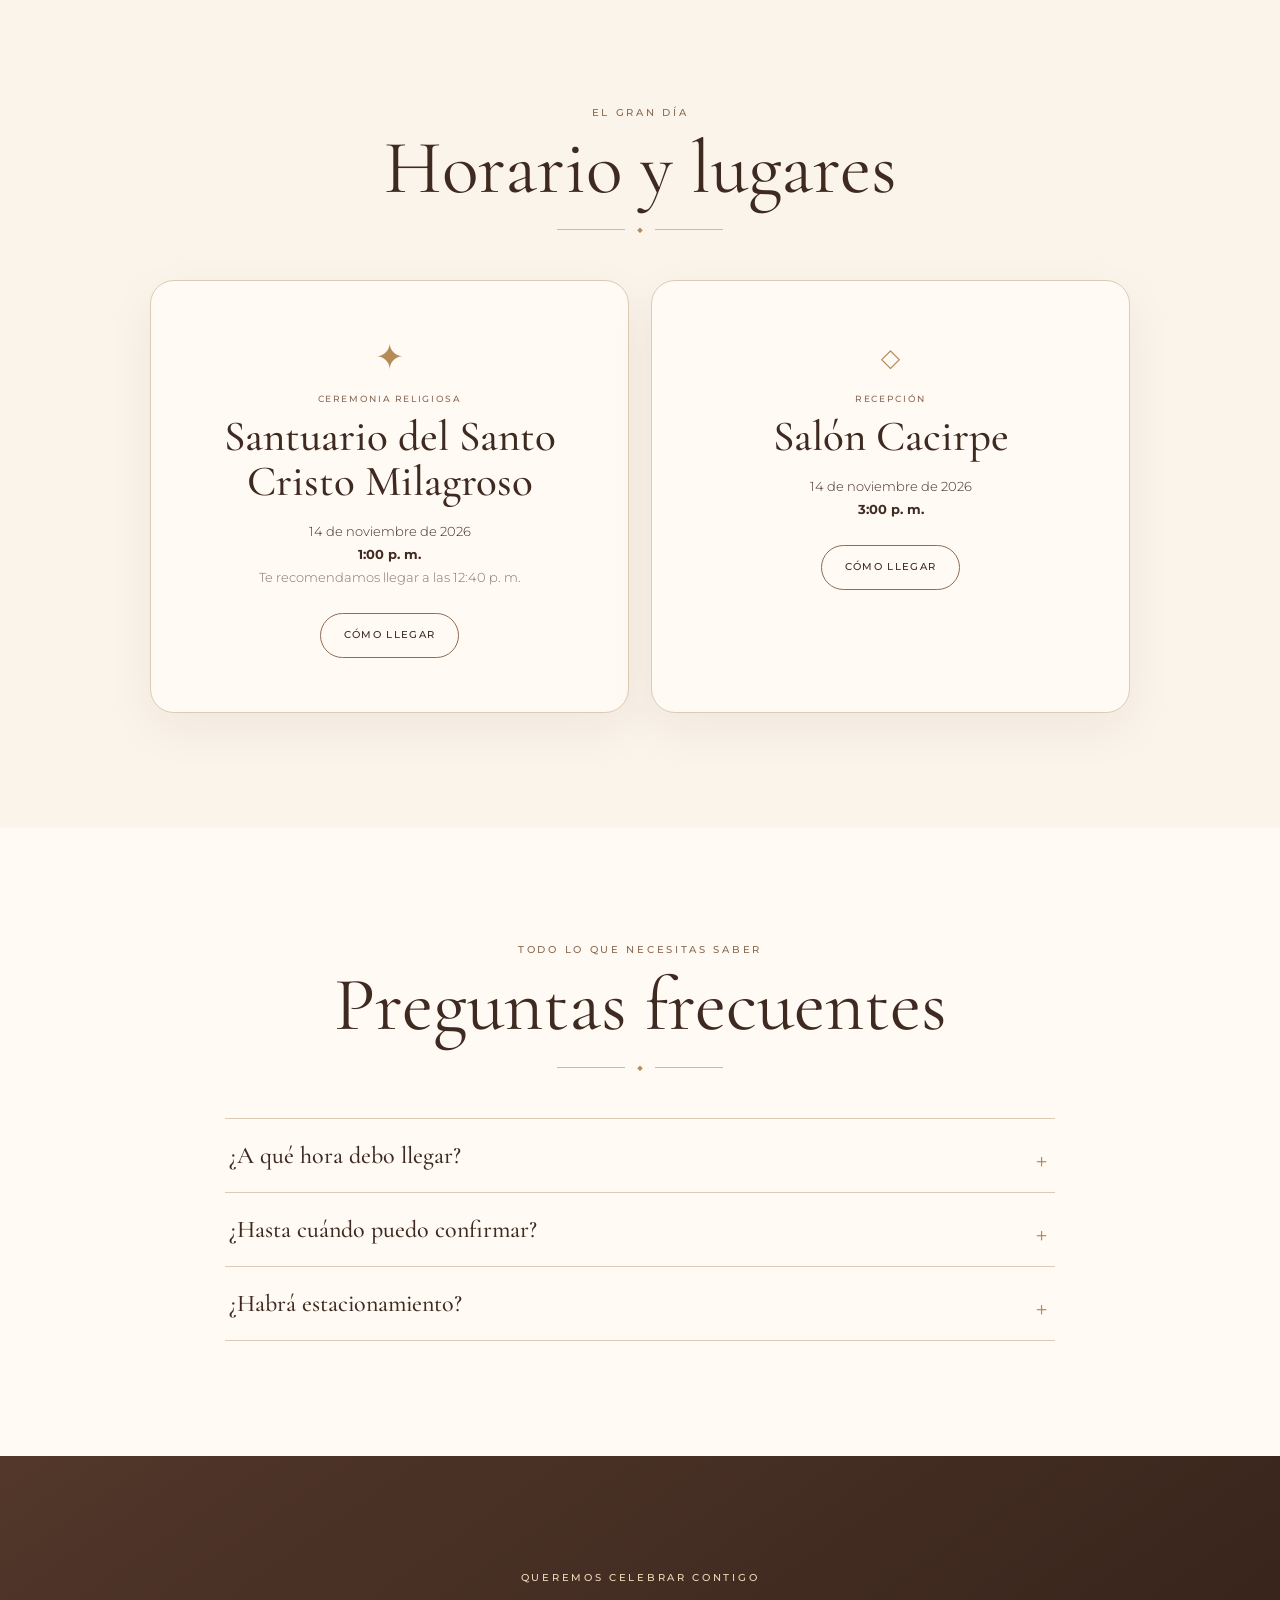
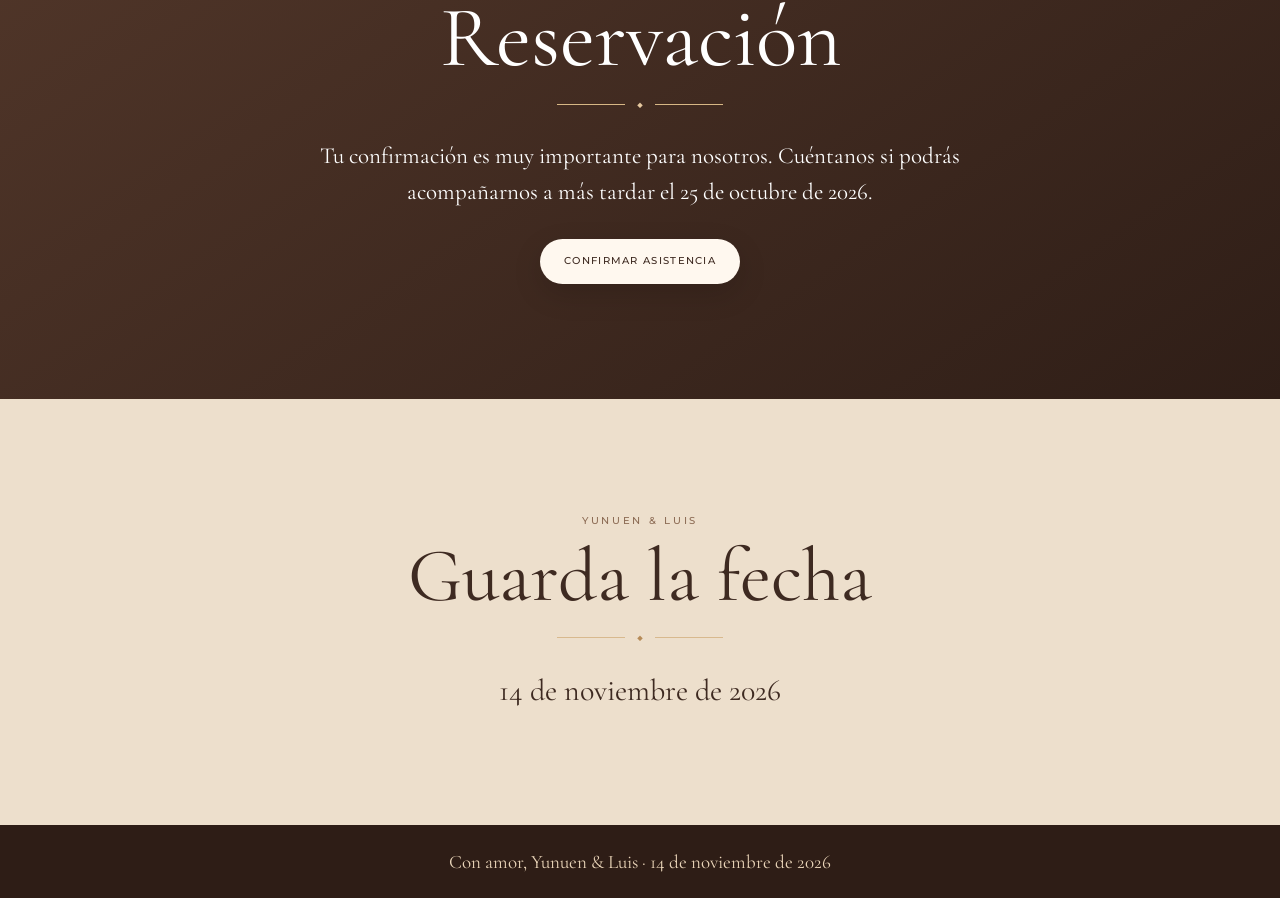
==== commit 47d8d62e: "Agrega nuevas fotos a nuestros momentos" ====
--- a/index.html
+++ b/index.html
@@ -23,7 +23,7 @@
   <link rel="preconnect" href="https://fonts.gstatic.com" crossorigin>
   <link href="https://fonts.googleapis.com/css2?family=Cormorant+Garamond:ital,wght@0,400;0,500;1,400&family=Montserrat:wght@300;400;500;600&display=swap" rel="stylesheet">
   <link rel="stylesheet" href="styles.css">
-  <script src="app.js?v=20260817-2" defer></script>
+  <script src="app.js?v=20260817-3" defer></script>
 </head>
 <body>
   <a class="skip-link" href="#contenido">Ir al contenido</a>
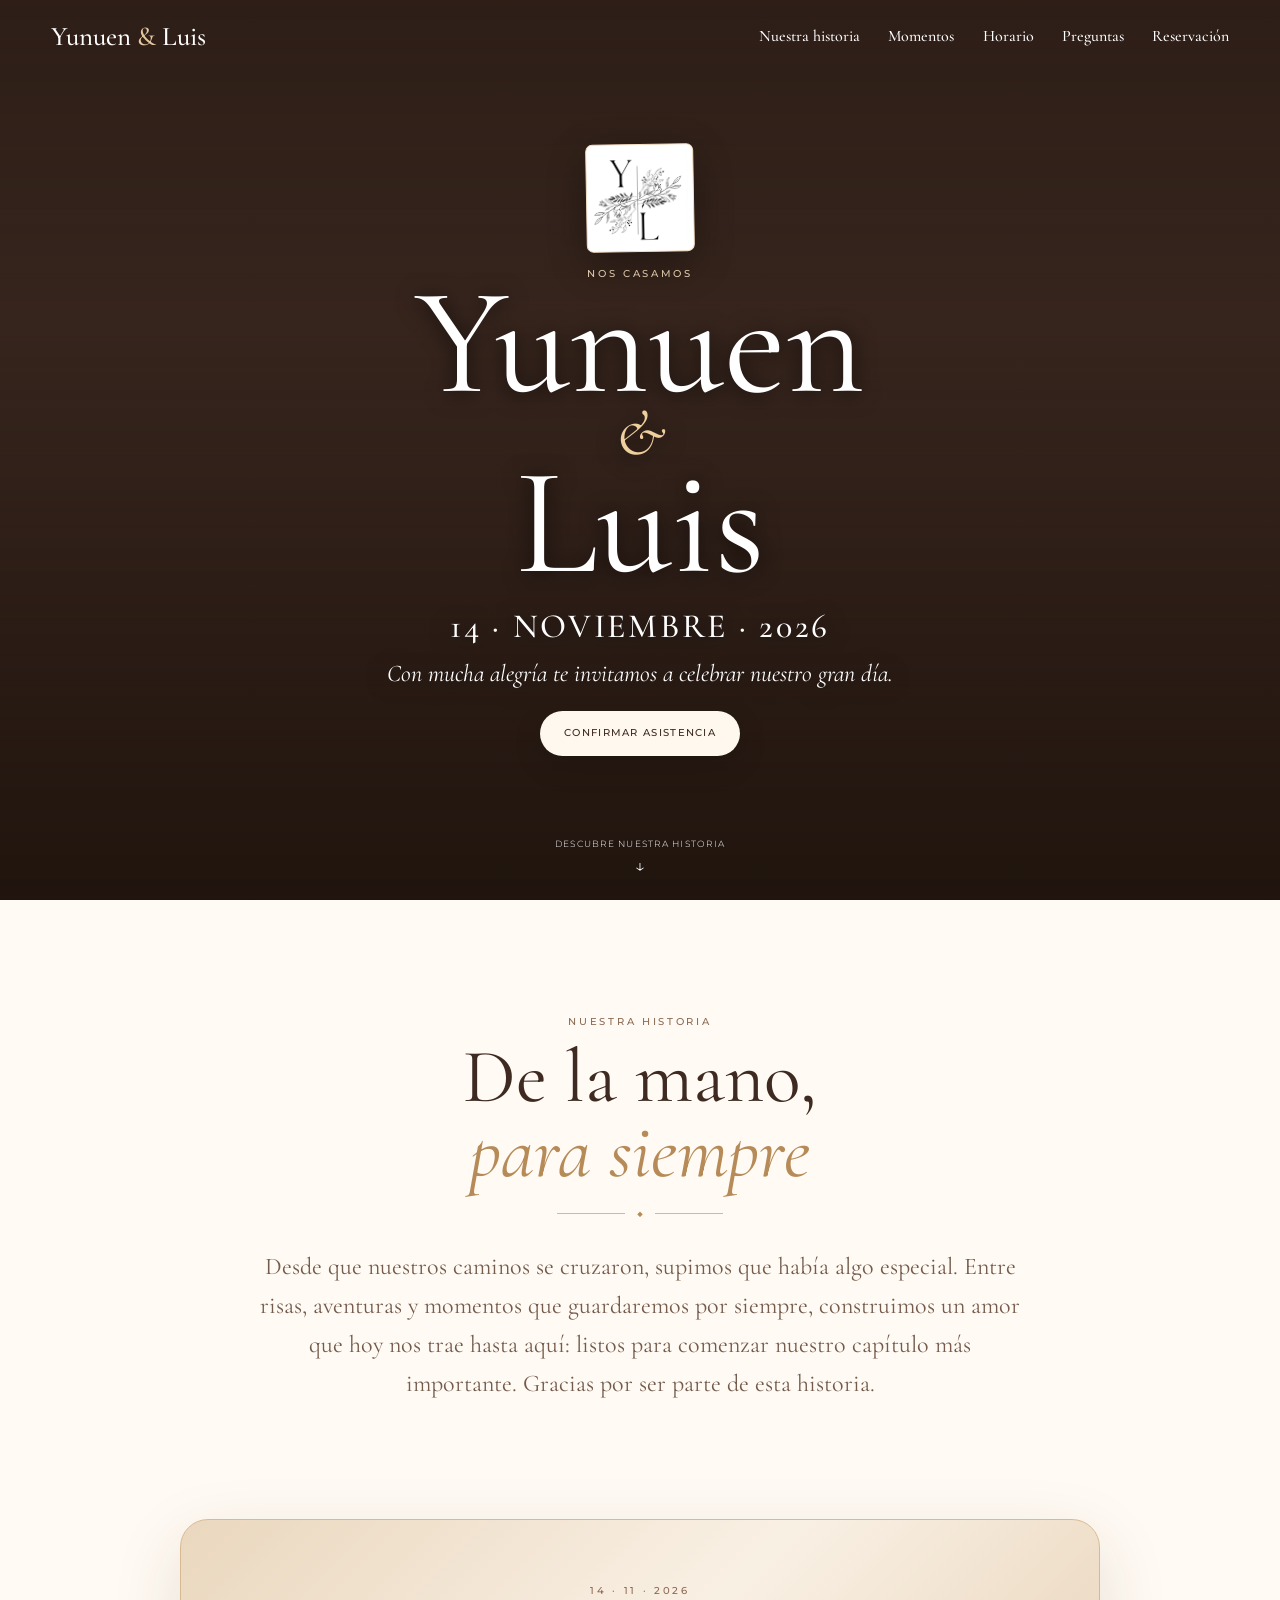
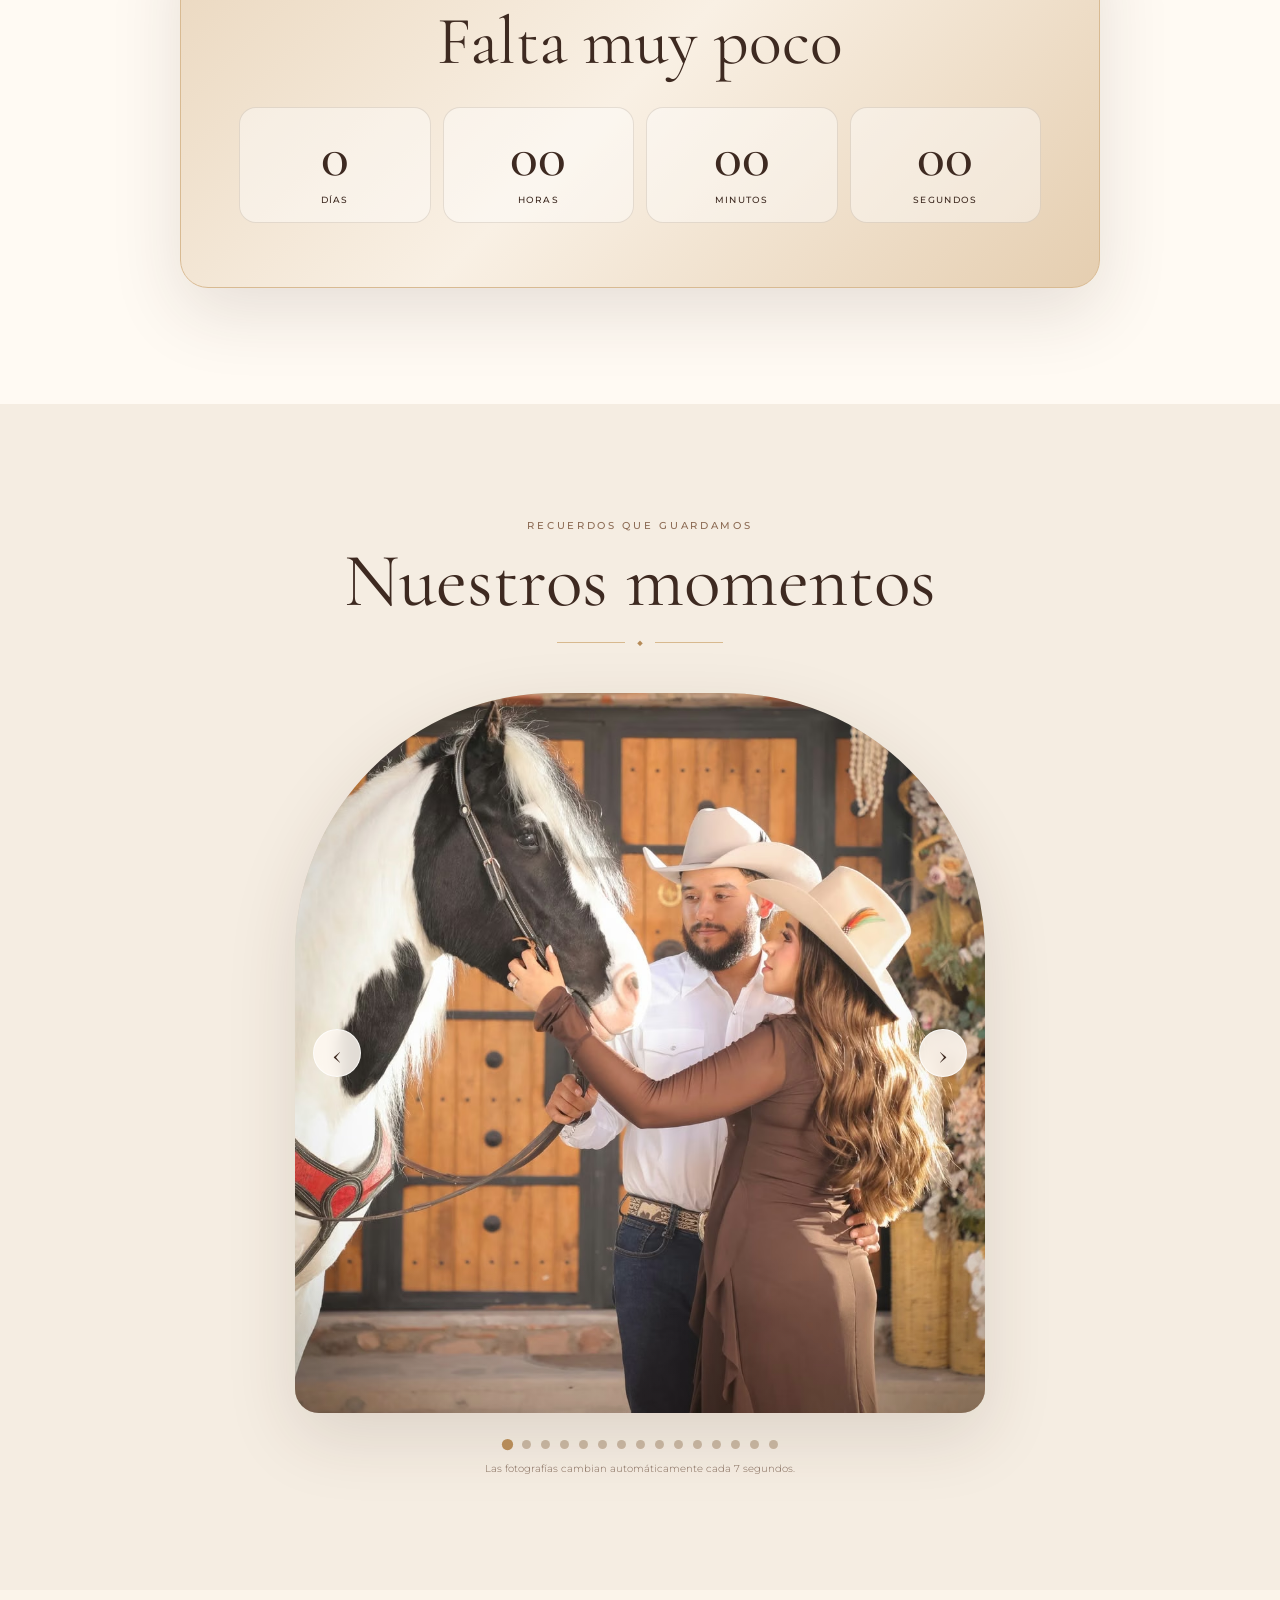
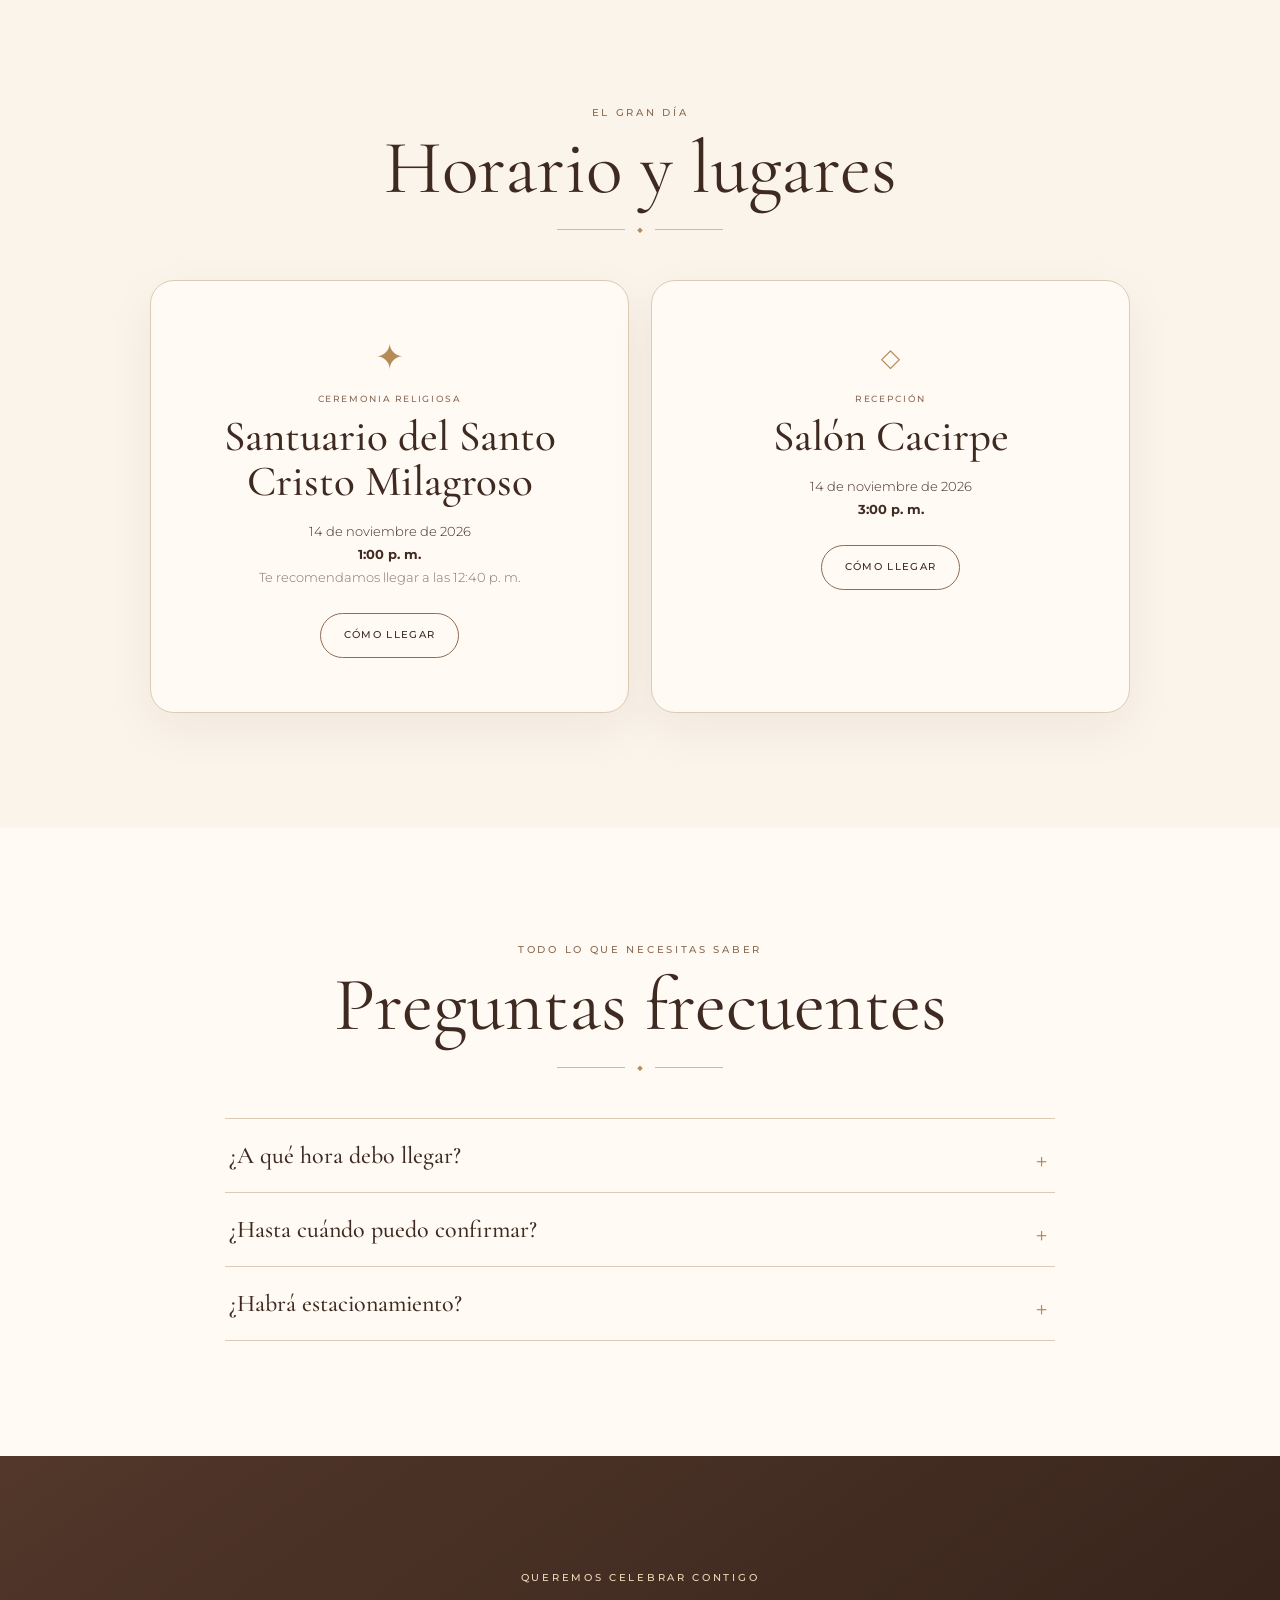
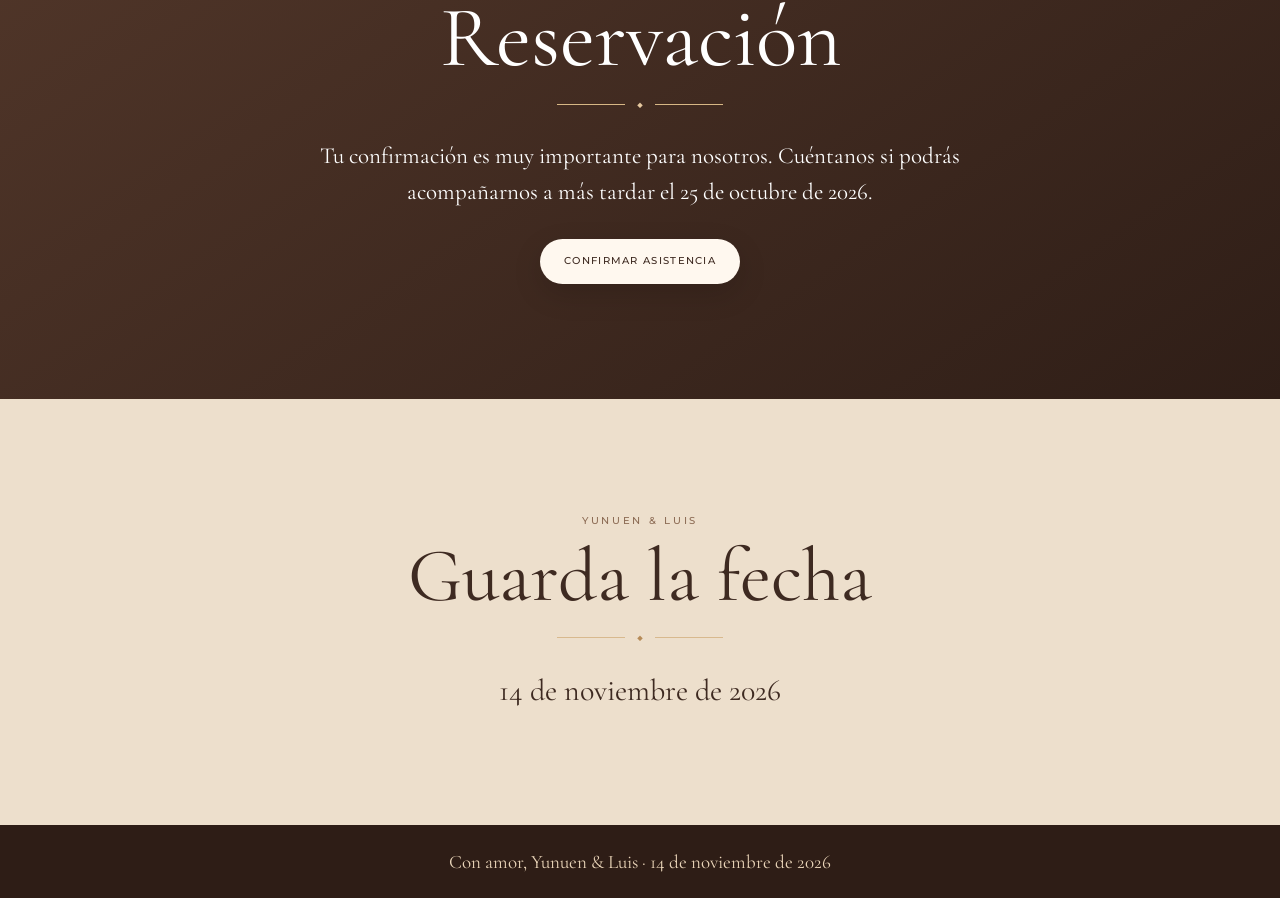
==== commit 4fc4bc14: "Integra monograma y reorganiza confirmación" ====
--- a/index.html
+++ b/index.html
@@ -22,8 +22,8 @@
   <link rel="preconnect" href="https://fonts.googleapis.com">
   <link rel="preconnect" href="https://fonts.gstatic.com" crossorigin>
   <link href="https://fonts.googleapis.com/css2?family=Cormorant+Garamond:ital,wght@0,400;0,500;1,400&family=Montserrat:wght@300;400;500;600&display=swap" rel="stylesheet">
-  <link rel="stylesheet" href="styles.css">
-  <script src="app.js?v=20260817-3" defer></script>
+  <link rel="stylesheet" href="styles.css?v=20260817-1">
+  <script src="app.js?v=20260817-4" defer></script>
 </head>
 <body>
   <a class="skip-link" href="#contenido">Ir al contenido</a>
@@ -47,6 +47,7 @@
       </picture>
       <div class="hero-shade"></div>
       <div class="hero-copy">
+        <div class="hero-monogram" aria-hidden="true"><img src="assets/monograma-yl.jpg" alt="" width="794" height="777" fetchpriority="high"></div>
         <p class="eyebrow">Nos casamos</p>
         <h1 id="heroTitle">Yunuen <span>&</span> Luis</h1>
         <p class="hero-date">14 · NOVIEMBRE · 2026</p>
@@ -120,11 +121,12 @@
 
   <dialog class="rsvp-dialog" id="rsvpDialog" aria-labelledby="dialogTitle">
     <button class="dialog-close" id="closeRsvp" type="button" aria-label="Cerrar formulario">×</button>
+    <img class="dialog-monogram" src="assets/monograma-yl.jpg" alt="Monograma de Yunuen y Luis" width="794" height="777">
     <p class="eyebrow ink">Nos encantará saber de ti</p><h2 id="dialogTitle">Confirmar asistencia</h2><p class="dialog-intro">Tu respuesta llegará directamente a Yunuen y Luis. Confirma a más tardar el 25 de octubre de 2026.</p>
     <form id="rsvpForm">
-      <label for="guestName">Nombre completo</label><input id="guestName" name="guest_name" maxlength="100" autocomplete="name" required>
       <label for="attendance">¿Podrás acompañarnos?</label><select id="attendance" name="attendance" required><option value="si">Sí, asistiré</option><option value="no">No podré asistir</option></select>
       <label for="guestCount">Número de asistentes</label><input id="guestCount" name="guest_count" type="number" min="1" max="20" value="1" inputmode="numeric" required>
+      <label id="guestNameLabel" for="guestName">Nombres completos de quienes asistirán</label><textarea id="guestName" name="guest_name" rows="3" maxlength="600" autocomplete="name" placeholder="Escribe un nombre por línea" required></textarea>
       <label for="phone">Teléfono <span>(opcional)</span></label><input id="phone" name="phone" type="tel" maxlength="40" autocomplete="tel">
       <label for="message">Mensaje para los novios <span>(opcional)</span></label><textarea id="message" name="message" rows="3" maxlength="600"></textarea>
       <input id="invitation" name="invitation" type="hidden" value="Invitación general">
--- a/styles.css
+++ b/styles.css
@@ -7,6 +7,7 @@
 .schedule{background:var(--paper2)}.event-grid{display:grid;grid-template-columns:1fr 1fr;gap:22px;width:min(980px,100%);margin:auto}.event-card{padding:clamp(32px,5vw,54px);background:var(--paper);border:1px solid var(--line);border-radius:24px;text-align:center;box-shadow:0 16px 50px #3e2a210f}.event-icon{color:var(--gold);font-size:35px}.event-label{margin:15px 0 4px;color:#896b57;font-size:9px;font-weight:500;letter-spacing:.18em;text-transform:uppercase}.event-card h3{margin:10px auto 16px;font:500 clamp(31px,4vw,43px)/1.04 "Cormorant Garamond",serif}.event-card p:not(.event-label){margin:0 0 23px;font-size:13px;line-height:1.8}.event-card p span{opacity:.65}.faq{background:var(--paper)}.faq-list{width:min(830px,100%);margin:auto;border-top:1px solid var(--line)}.faq details{border-bottom:1px solid var(--line)}.faq summary{position:relative;padding:22px 45px 22px 4px;list-style:none;font:500 24px "Cormorant Garamond",serif;cursor:pointer}.faq summary::-webkit-details-marker{display:none}.faq summary:after{content:"+";position:absolute;right:8px;color:var(--gold);font-size:28px;transition:.25s}.faq details[open] summary:after{transform:rotate(45deg)}.faq details p{margin:0;padding:0 45px 22px 4px;color:var(--soft);font-size:13px;line-height:1.7}
 .rsvp{background:linear-gradient(145deg,#52372a,#2f1e17);color:#fff}.rsvp h2{font-size:clamp(56px,8vw,86px)}.rsvp .narrow>p:not(.eyebrow){margin:0 auto 28px;font:23px/1.55 "Cormorant Garamond",serif}.save-date{text-align:center;background:#eddfcc}.save-date h2{font-size:clamp(52px,7vw,76px)}.save-date-value{margin:0;font:30px "Cormorant Garamond",serif}footer{padding:25px 18px;background:#2e1d16;color:#e9d4b8;text-align:center;font:19px "Cormorant Garamond",serif}
 .rsvp-dialog{width:min(560px,calc(100% - 28px));max-height:calc(100svh - 32px);overflow:auto;padding:clamp(28px,5vw,42px);border:0;border-radius:25px;background:var(--paper);color:var(--ink);box-shadow:0 30px 100px #140a0573}.rsvp-dialog::backdrop{background:#1c110cc7;backdrop-filter:blur(4px)}.rsvp-dialog h2{margin:4px 35px 7px 0;font-size:49px}.dialog-close{position:absolute;top:13px;right:17px;width:40px;height:40px;border:0;background:transparent;color:var(--ink);font-size:31px;cursor:pointer}.dialog-intro{margin:0 0 22px;color:var(--soft);font-size:12px;line-height:1.5}.rsvp-dialog label{display:block;margin:14px 0 6px;font-size:9px;font-weight:500;letter-spacing:.13em;text-transform:uppercase}.rsvp-dialog label span{opacity:.65}.rsvp-dialog input,.rsvp-dialog select,.rsvp-dialog textarea{width:100%;border:1px solid var(--line);border-radius:11px;background:#fff;color:var(--ink);padding:12px 13px}.rsvp-dialog textarea{resize:vertical}.submit-button{width:100%;margin-top:20px}.submit-button:disabled{cursor:wait;opacity:.65}.form-status{display:none;margin-top:14px;padding:14px;border-radius:11px;background:#efe1d0;font-size:12px;line-height:1.55}.form-status.visible{display:block}.form-status.error{background:#f7ddd8;color:#6d2820}.form-status p{margin:0}.whatsapp-button{width:100%;margin-top:12px;background:#2f6f4e}.honeypot{position:absolute;left:-10000px;width:1px;height:1px;overflow:hidden}.reveal{opacity:0;transform:translateY(24px);transition:opacity .75s,transform .75s}.reveal.visible{opacity:1;transform:none}
+.hero-monogram{display:grid;place-items:center;width:clamp(78px,9vw,108px);aspect-ratio:1;margin:0 auto 15px;padding:5px;overflow:hidden;border:1px solid #f5dfc5;border-radius:7px;background:#fff;box-shadow:0 12px 38px #0005;transform:rotate(-1deg)}.hero-monogram img{width:100%;height:100%;object-fit:contain}.dialog-monogram{display:block;width:86px;height:auto;margin:-5px auto 10px;mix-blend-mode:multiply}.rsvp-dialog textarea#guestName{min-height:86px}.rsvp-dialog select:disabled,.rsvp-dialog input:disabled{background:#eee5da;color:#806f64;cursor:not-allowed}
 @keyframes heroZoom{from{transform:scale(1.09)}to{transform:scale(1.03)}}@keyframes rise{from{opacity:0;transform:translateY(20px)}to{opacity:1;transform:none}}@keyframes bob{50%{transform:translateY(5px)}}
 @media(max-width:820px){html{scroll-padding-top:62px}.site-header{height:62px}.desktop-nav{display:none}.menu-button{display:block}.hero h1{font-size:clamp(76px,24vw,104px)}.hero-photo{object-position:center 45%}.event-grid{grid-template-columns:1fr}.carousel{width:min(620px,calc(100% - 12px));border-radius:160px 160px 20px 20px}.slide{height:75svh;min-height:540px}}
 @media(max-width:560px){.section{padding:68px 18px}.hero-copy{padding-top:25px}.hero-message{font-size:19px}.scroll-cue{width:220px}.story-copy{font-size:21px}.countdown-section{padding-top:0}.countdown{grid-template-columns:1fr 1fr}.countdown strong{font-size:47px}.carousel{width:100%;border-radius:105px 105px 18px 18px}.slide{height:70svh;min-height:500px}.carousel-button{width:43px;height:43px}.carousel-button.previous{left:10px}.carousel-button.next{right:10px}.event-card{padding:34px 22px}.rsvp-dialog h2{font-size:42px}}
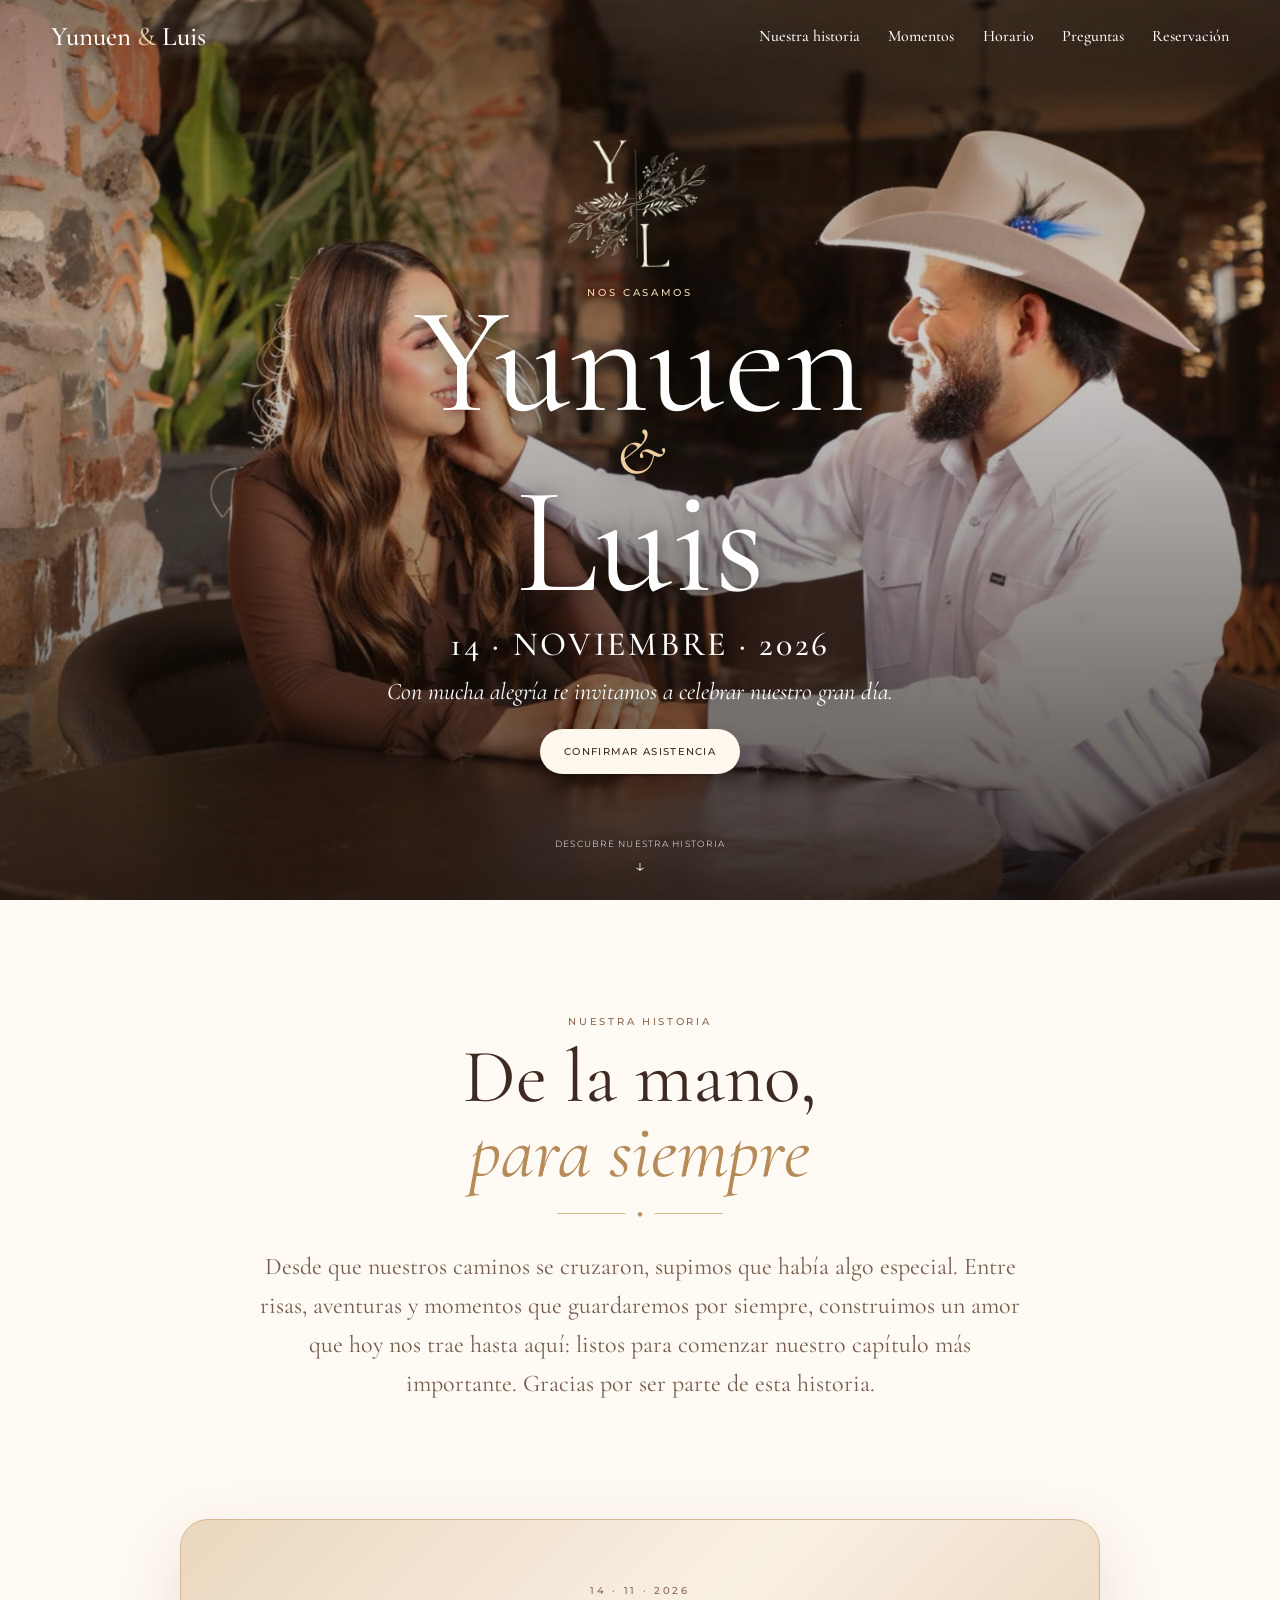
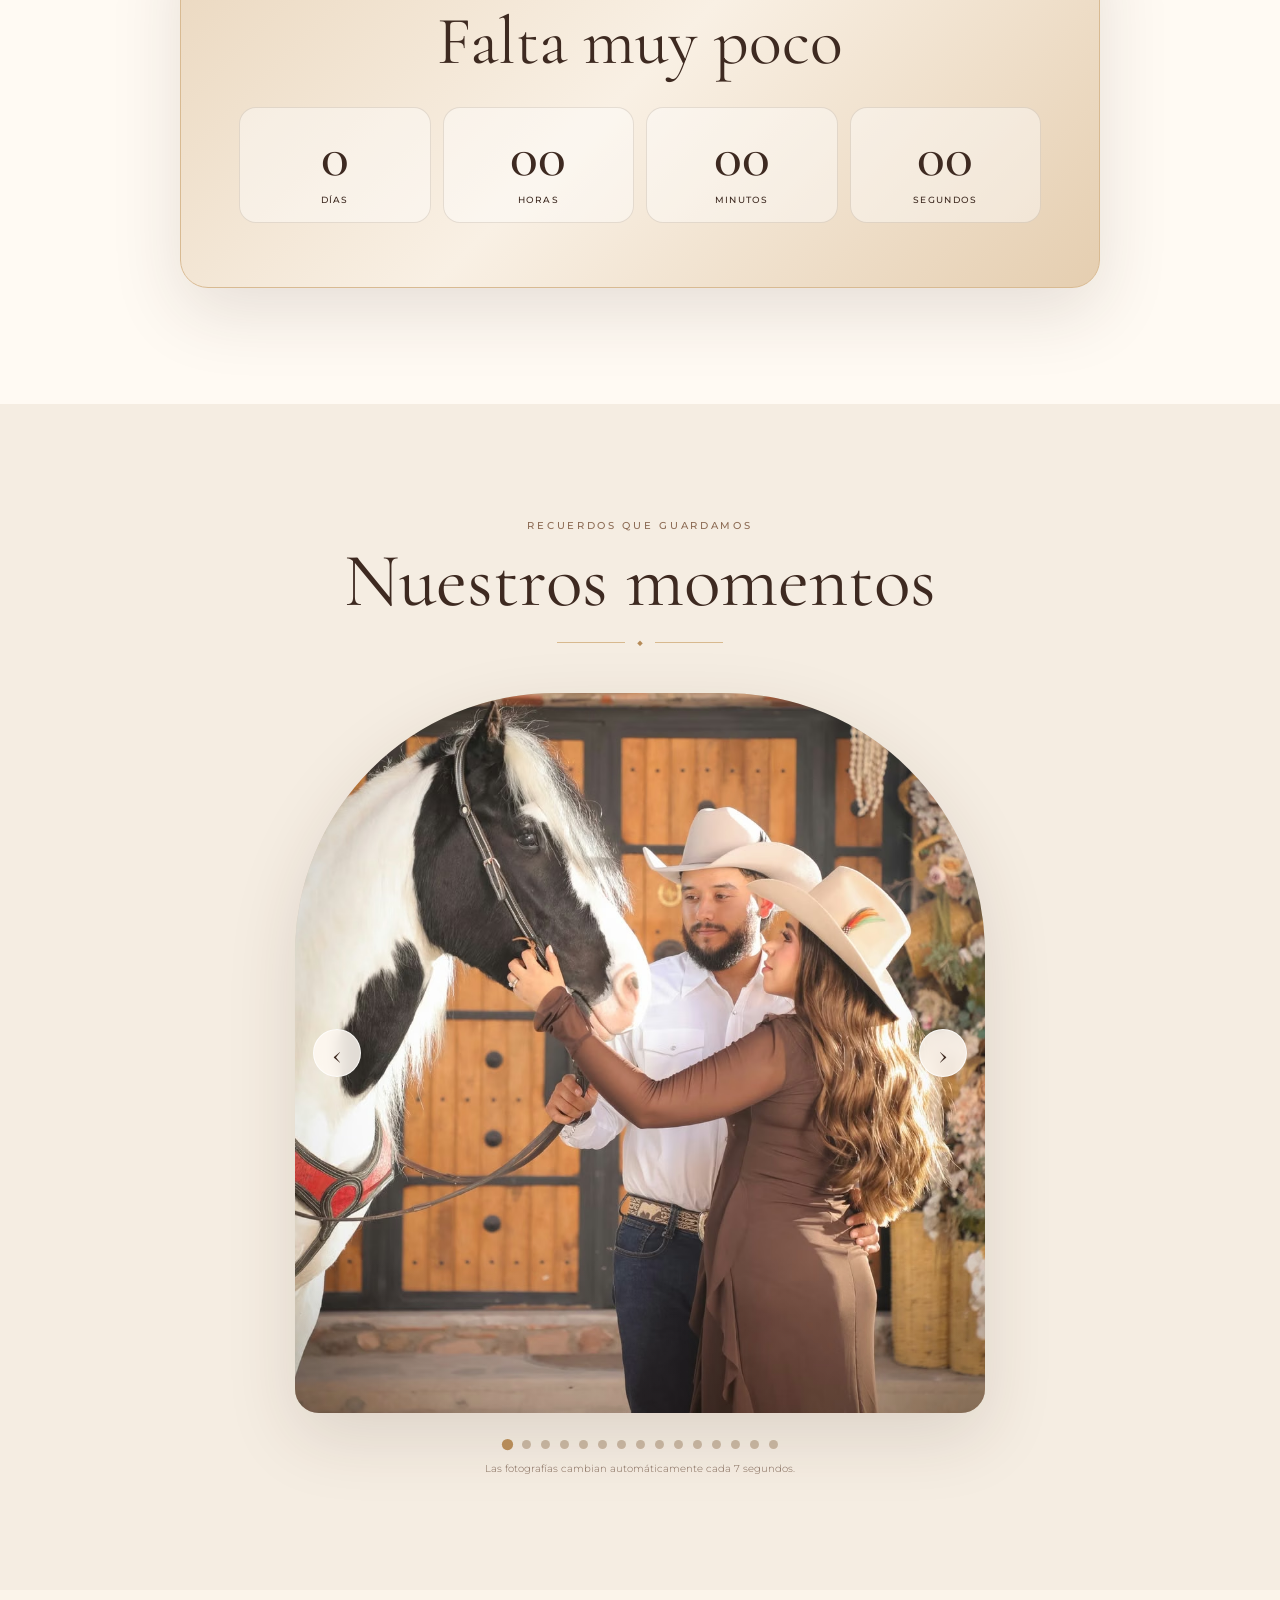
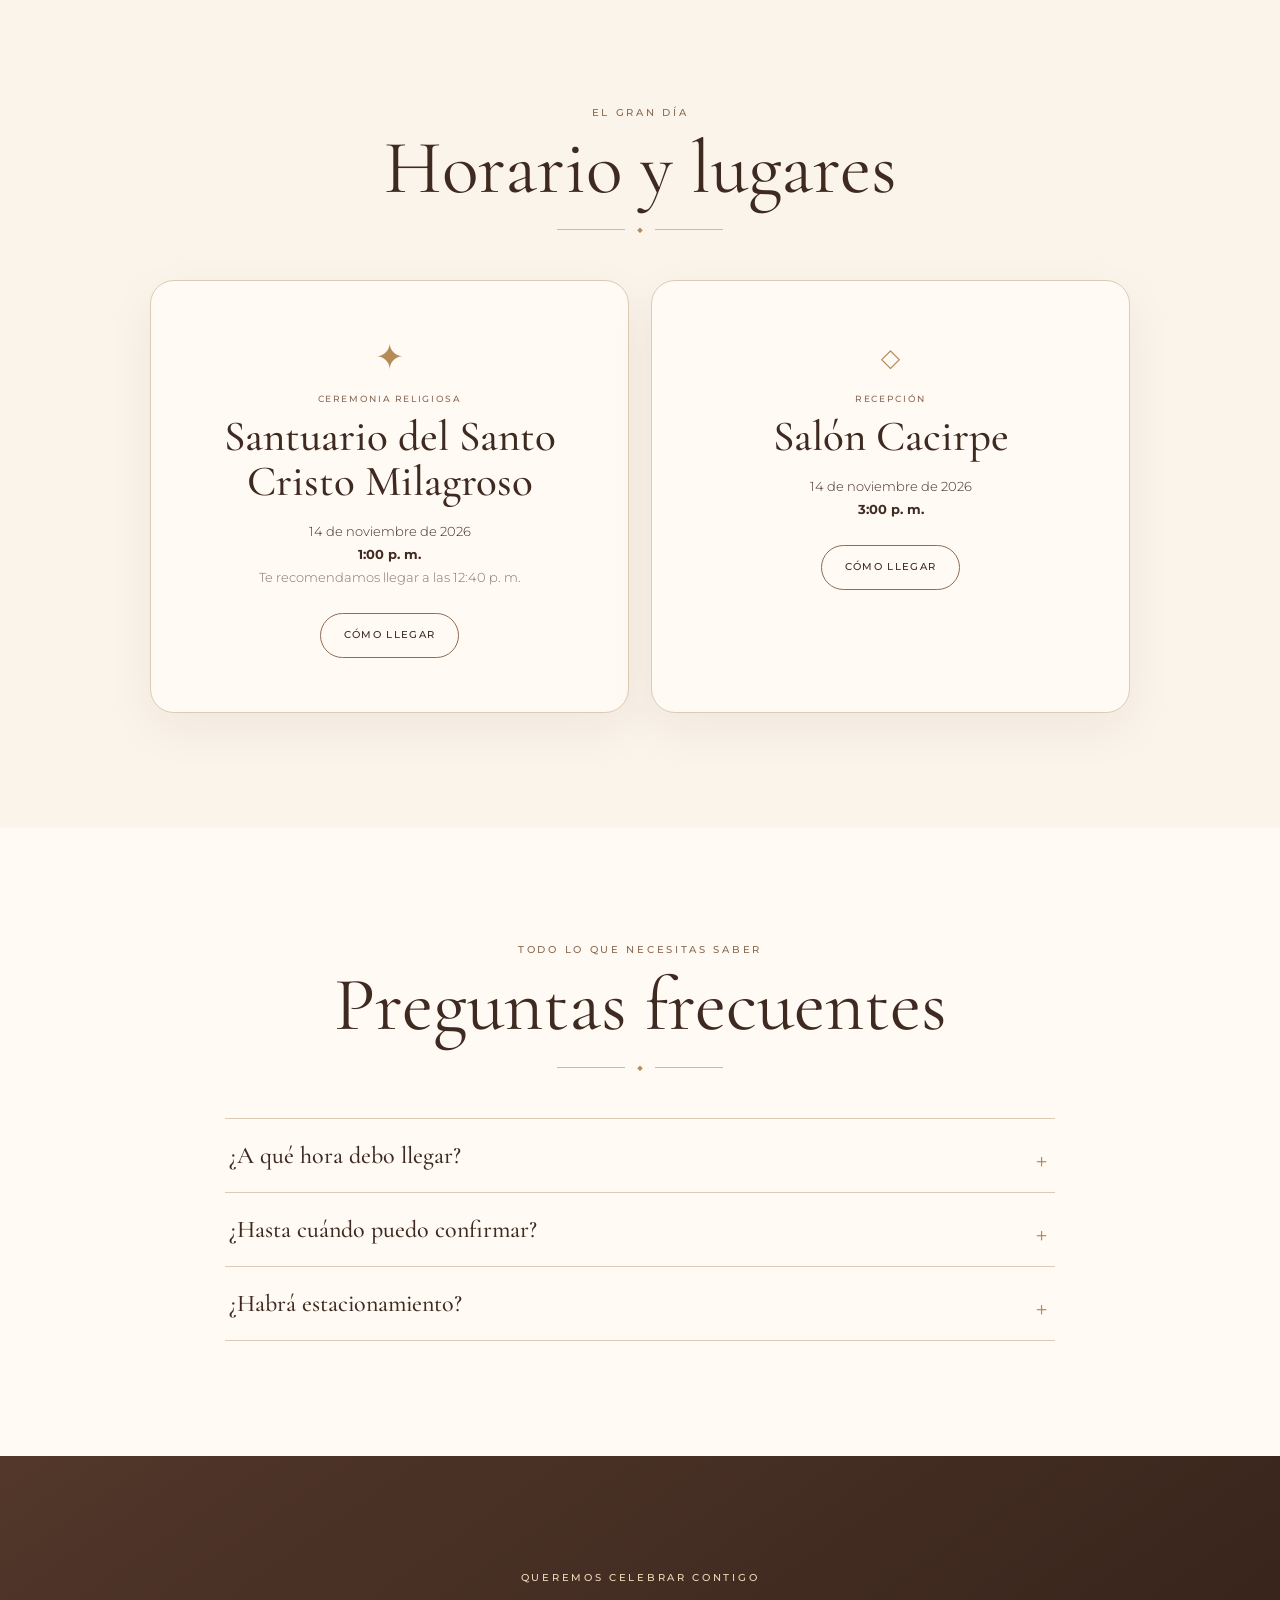
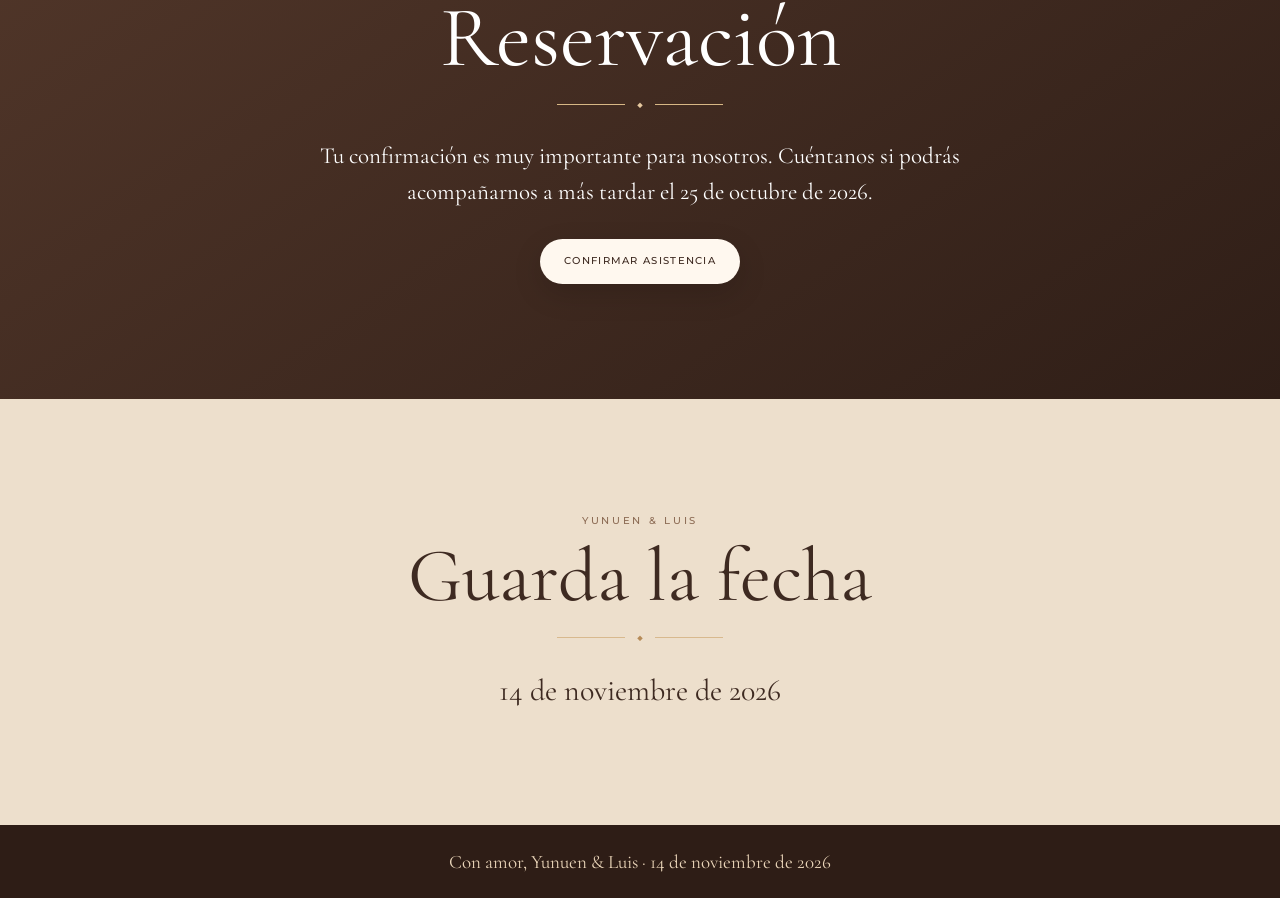
==== commit 0ee7269e: "Integra monograma transparente y renueva vista previa" ====
--- a/index.html
+++ b/index.html
@@ -11,18 +11,18 @@
   <meta property="og:title" content="Yunuen & Luis">
   <meta property="og:description" content="Nos casamos el 14 de noviembre de 2026. Nos encantará celebrar contigo.">
   <meta property="og:url" content="https://luisangelcod-collab.github.io/boda-yunuen-luis/">
-  <meta property="og:image" content="https://luisangelcod-collab.github.io/boda-yunuen-luis/assets/og.png">
+  <meta property="og:image" content="https://luisangelcod-collab.github.io/boda-yunuen-luis/assets/og-monograma.png">
   <meta property="og:image:width" content="1728">
   <meta property="og:image:height" content="910">
   <meta property="og:image:alt" content="Yunuen y Luis, 14 de noviembre de 2026">
   <meta name="twitter:card" content="summary_large_image">
   <meta name="twitter:title" content="Yunuen & Luis">
   <meta name="twitter:description" content="14 de noviembre de 2026">
-  <meta name="twitter:image" content="https://luisangelcod-collab.github.io/boda-yunuen-luis/assets/og.png">
+  <meta name="twitter:image" content="https://luisangelcod-collab.github.io/boda-yunuen-luis/assets/og-monograma.png">
   <link rel="preconnect" href="https://fonts.googleapis.com">
   <link rel="preconnect" href="https://fonts.gstatic.com" crossorigin>
   <link href="https://fonts.googleapis.com/css2?family=Cormorant+Garamond:ital,wght@0,400;0,500;1,400&family=Montserrat:wght@300;400;500;600&display=swap" rel="stylesheet">
-  <link rel="stylesheet" href="styles.css?v=20260817-1">
+  <link rel="stylesheet" href="styles.css?v=20260817-2">
   <script src="app.js?v=20260817-4" defer></script>
 </head>
 <body>
@@ -47,7 +47,7 @@
       </picture>
       <div class="hero-shade"></div>
       <div class="hero-copy">
-        <div class="hero-monogram" aria-hidden="true"><img src="assets/monograma-yl.jpg" alt="" width="794" height="777" fetchpriority="high"></div>
+        <div class="hero-monogram" aria-hidden="true"><img src="assets/monograma-yl-transparente.png" alt="" width="794" height="777" fetchpriority="high"></div>
         <p class="eyebrow">Nos casamos</p>
         <h1 id="heroTitle">Yunuen <span>&</span> Luis</h1>
         <p class="hero-date">14 · NOVIEMBRE · 2026</p>
@@ -121,7 +121,7 @@
 
   <dialog class="rsvp-dialog" id="rsvpDialog" aria-labelledby="dialogTitle">
     <button class="dialog-close" id="closeRsvp" type="button" aria-label="Cerrar formulario">×</button>
-    <img class="dialog-monogram" src="assets/monograma-yl.jpg" alt="Monograma de Yunuen y Luis" width="794" height="777">
+    <img class="dialog-monogram" src="assets/monograma-yl-transparente.png" alt="Monograma de Yunuen y Luis" width="794" height="777">
     <p class="eyebrow ink">Nos encantará saber de ti</p><h2 id="dialogTitle">Confirmar asistencia</h2><p class="dialog-intro">Tu respuesta llegará directamente a Yunuen y Luis. Confirma a más tardar el 25 de octubre de 2026.</p>
     <form id="rsvpForm">
       <label for="attendance">¿Podrás acompañarnos?</label><select id="attendance" name="attendance" required><option value="si">Sí, asistiré</option><option value="no">No podré asistir</option></select>
--- a/styles.css
+++ b/styles.css
@@ -7,7 +7,7 @@
 .schedule{background:var(--paper2)}.event-grid{display:grid;grid-template-columns:1fr 1fr;gap:22px;width:min(980px,100%);margin:auto}.event-card{padding:clamp(32px,5vw,54px);background:var(--paper);border:1px solid var(--line);border-radius:24px;text-align:center;box-shadow:0 16px 50px #3e2a210f}.event-icon{color:var(--gold);font-size:35px}.event-label{margin:15px 0 4px;color:#896b57;font-size:9px;font-weight:500;letter-spacing:.18em;text-transform:uppercase}.event-card h3{margin:10px auto 16px;font:500 clamp(31px,4vw,43px)/1.04 "Cormorant Garamond",serif}.event-card p:not(.event-label){margin:0 0 23px;font-size:13px;line-height:1.8}.event-card p span{opacity:.65}.faq{background:var(--paper)}.faq-list{width:min(830px,100%);margin:auto;border-top:1px solid var(--line)}.faq details{border-bottom:1px solid var(--line)}.faq summary{position:relative;padding:22px 45px 22px 4px;list-style:none;font:500 24px "Cormorant Garamond",serif;cursor:pointer}.faq summary::-webkit-details-marker{display:none}.faq summary:after{content:"+";position:absolute;right:8px;color:var(--gold);font-size:28px;transition:.25s}.faq details[open] summary:after{transform:rotate(45deg)}.faq details p{margin:0;padding:0 45px 22px 4px;color:var(--soft);font-size:13px;line-height:1.7}
 .rsvp{background:linear-gradient(145deg,#52372a,#2f1e17);color:#fff}.rsvp h2{font-size:clamp(56px,8vw,86px)}.rsvp .narrow>p:not(.eyebrow){margin:0 auto 28px;font:23px/1.55 "Cormorant Garamond",serif}.save-date{text-align:center;background:#eddfcc}.save-date h2{font-size:clamp(52px,7vw,76px)}.save-date-value{margin:0;font:30px "Cormorant Garamond",serif}footer{padding:25px 18px;background:#2e1d16;color:#e9d4b8;text-align:center;font:19px "Cormorant Garamond",serif}
 .rsvp-dialog{width:min(560px,calc(100% - 28px));max-height:calc(100svh - 32px);overflow:auto;padding:clamp(28px,5vw,42px);border:0;border-radius:25px;background:var(--paper);color:var(--ink);box-shadow:0 30px 100px #140a0573}.rsvp-dialog::backdrop{background:#1c110cc7;backdrop-filter:blur(4px)}.rsvp-dialog h2{margin:4px 35px 7px 0;font-size:49px}.dialog-close{position:absolute;top:13px;right:17px;width:40px;height:40px;border:0;background:transparent;color:var(--ink);font-size:31px;cursor:pointer}.dialog-intro{margin:0 0 22px;color:var(--soft);font-size:12px;line-height:1.5}.rsvp-dialog label{display:block;margin:14px 0 6px;font-size:9px;font-weight:500;letter-spacing:.13em;text-transform:uppercase}.rsvp-dialog label span{opacity:.65}.rsvp-dialog input,.rsvp-dialog select,.rsvp-dialog textarea{width:100%;border:1px solid var(--line);border-radius:11px;background:#fff;color:var(--ink);padding:12px 13px}.rsvp-dialog textarea{resize:vertical}.submit-button{width:100%;margin-top:20px}.submit-button:disabled{cursor:wait;opacity:.65}.form-status{display:none;margin-top:14px;padding:14px;border-radius:11px;background:#efe1d0;font-size:12px;line-height:1.55}.form-status.visible{display:block}.form-status.error{background:#f7ddd8;color:#6d2820}.form-status p{margin:0}.whatsapp-button{width:100%;margin-top:12px;background:#2f6f4e}.honeypot{position:absolute;left:-10000px;width:1px;height:1px;overflow:hidden}.reveal{opacity:0;transform:translateY(24px);transition:opacity .75s,transform .75s}.reveal.visible{opacity:1;transform:none}
-.hero-monogram{display:grid;place-items:center;width:clamp(78px,9vw,108px);aspect-ratio:1;margin:0 auto 15px;padding:5px;overflow:hidden;border:1px solid #f5dfc5;border-radius:7px;background:#fff;box-shadow:0 12px 38px #0005;transform:rotate(-1deg)}.hero-monogram img{width:100%;height:100%;object-fit:contain}.dialog-monogram{display:block;width:86px;height:auto;margin:-5px auto 10px;mix-blend-mode:multiply}.rsvp-dialog textarea#guestName{min-height:86px}.rsvp-dialog select:disabled,.rsvp-dialog input:disabled{background:#eee5da;color:#806f64;cursor:not-allowed}
+.hero-monogram{display:grid;place-items:center;width:clamp(112px,12vw,152px);aspect-ratio:794/777;margin:0 auto 12px;transform:rotate(-1deg)}.hero-monogram img{width:100%;height:100%;object-fit:contain;filter:invert(94%) sepia(18%) saturate(458%) hue-rotate(326deg) brightness(111%) contrast(96%) drop-shadow(0 3px 9px #0009);opacity:.96}.dialog-monogram{display:block;width:112px;height:auto;margin:-8px auto 8px;opacity:.82;filter:drop-shadow(0 7px 16px #9b775329)}.rsvp-dialog textarea#guestName{min-height:86px}.rsvp-dialog select:disabled,.rsvp-dialog input:disabled{background:#eee5da;color:#806f64;cursor:not-allowed}
 @keyframes heroZoom{from{transform:scale(1.09)}to{transform:scale(1.03)}}@keyframes rise{from{opacity:0;transform:translateY(20px)}to{opacity:1;transform:none}}@keyframes bob{50%{transform:translateY(5px)}}
 @media(max-width:820px){html{scroll-padding-top:62px}.site-header{height:62px}.desktop-nav{display:none}.menu-button{display:block}.hero h1{font-size:clamp(76px,24vw,104px)}.hero-photo{object-position:center 45%}.event-grid{grid-template-columns:1fr}.carousel{width:min(620px,calc(100% - 12px));border-radius:160px 160px 20px 20px}.slide{height:75svh;min-height:540px}}
 @media(max-width:560px){.section{padding:68px 18px}.hero-copy{padding-top:25px}.hero-message{font-size:19px}.scroll-cue{width:220px}.story-copy{font-size:21px}.countdown-section{padding-top:0}.countdown{grid-template-columns:1fr 1fr}.countdown strong{font-size:47px}.carousel{width:100%;border-radius:105px 105px 18px 18px}.slide{height:70svh;min-height:500px}.carousel-button{width:43px;height:43px}.carousel-button.previous{left:10px}.carousel-button.next{right:10px}.event-card{padding:34px 22px}.rsvp-dialog h2{font-size:42px}}
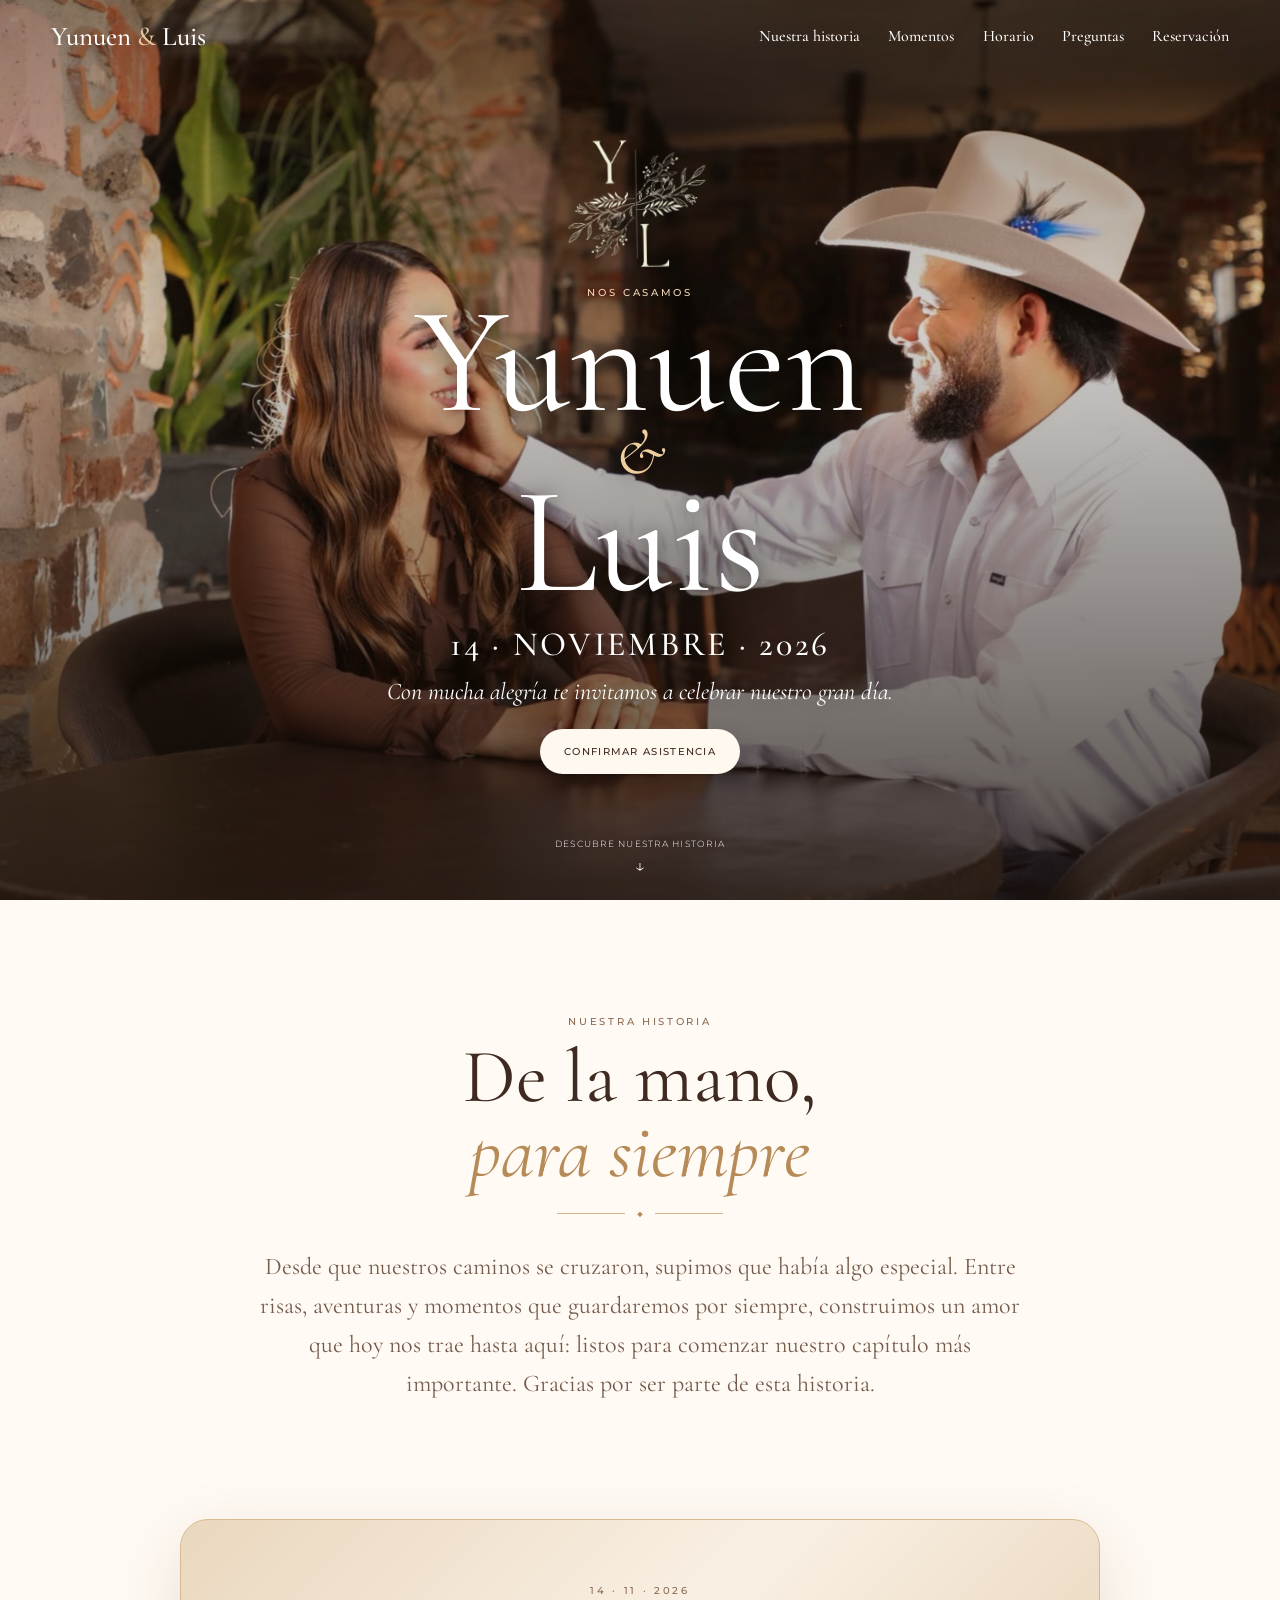
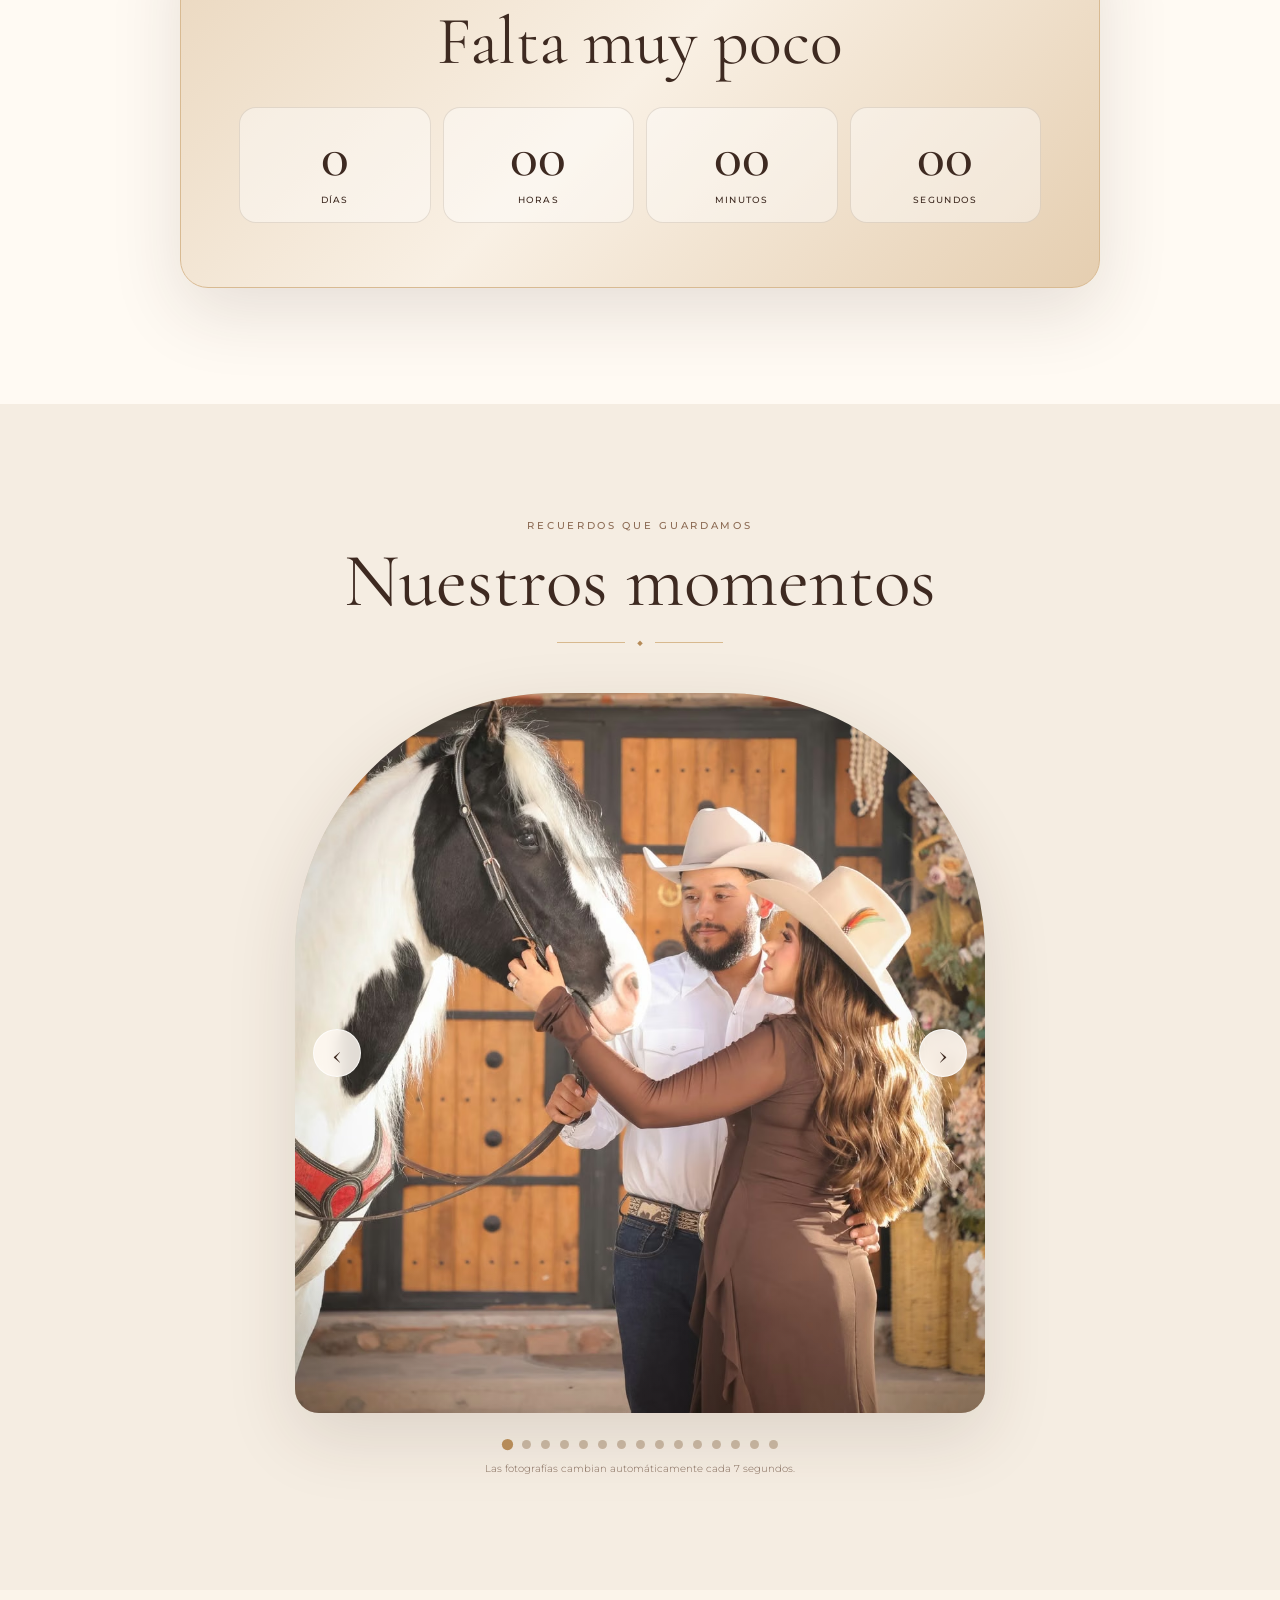
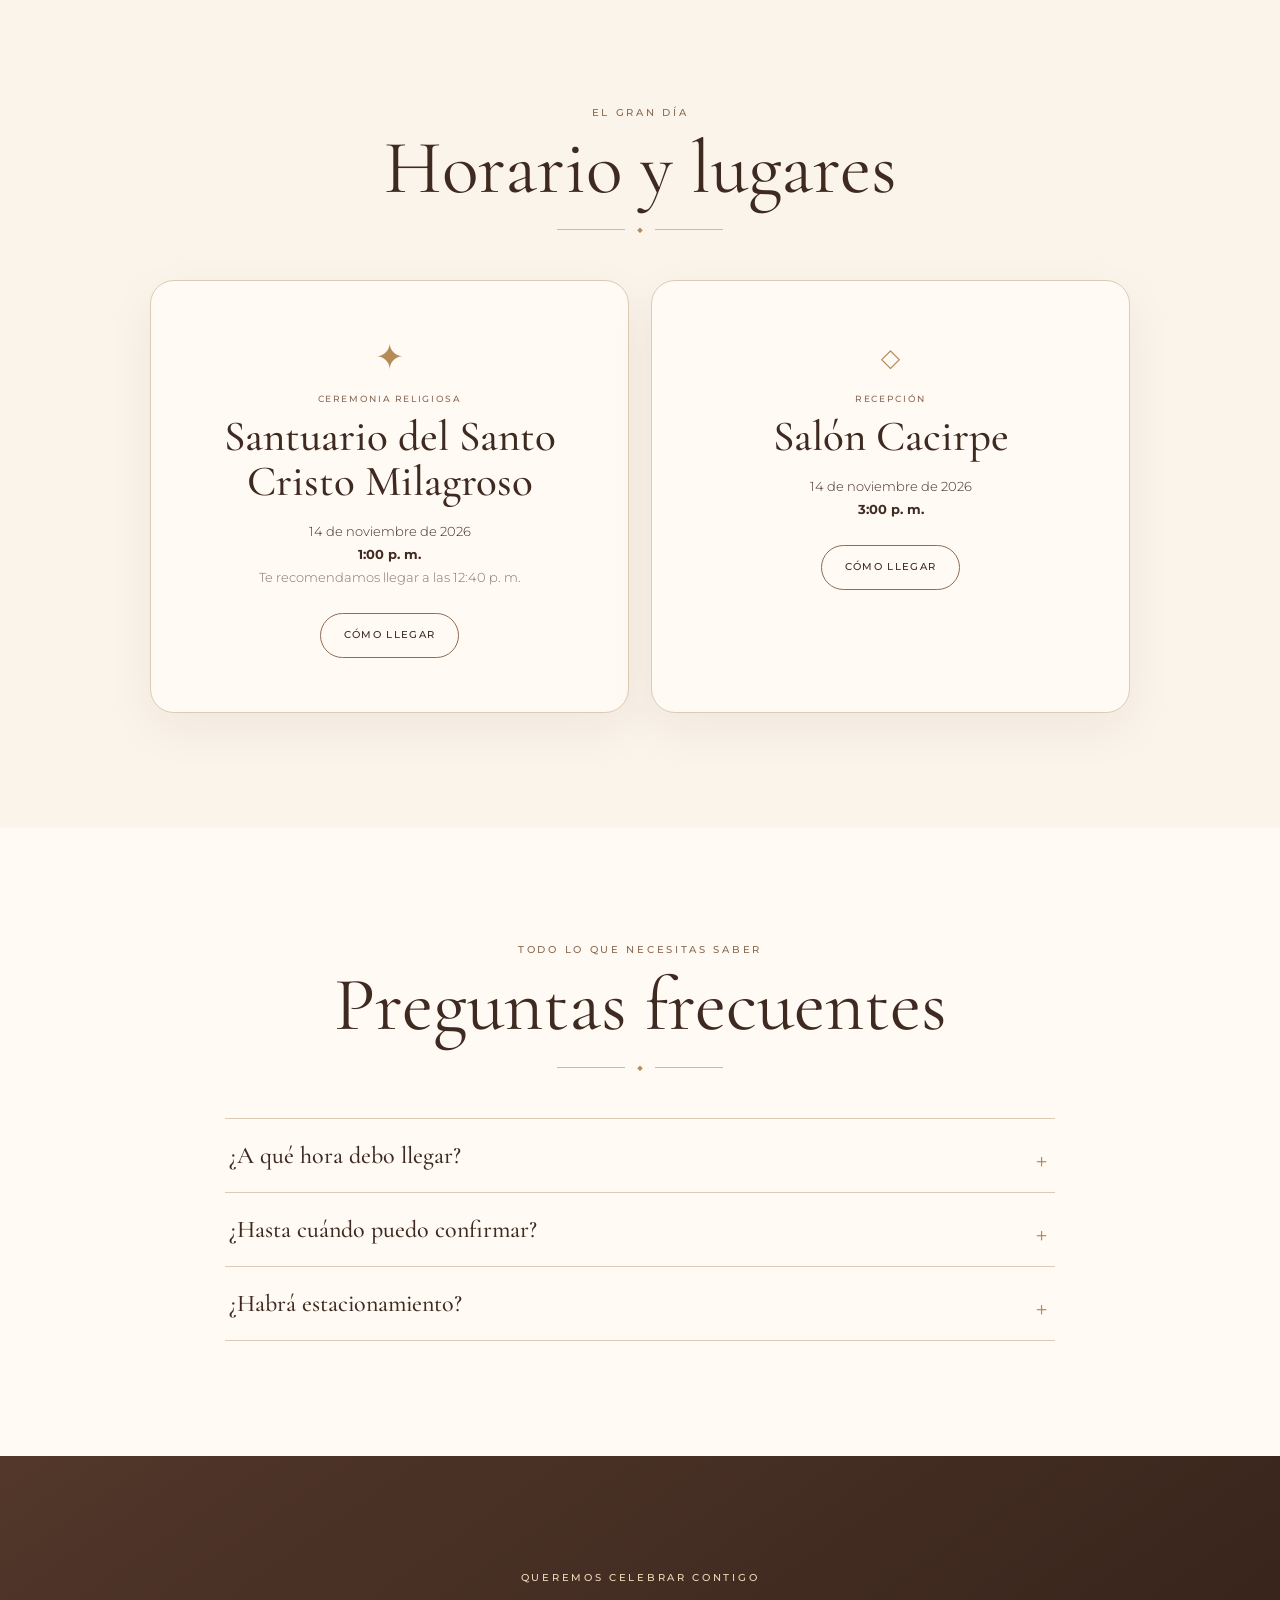
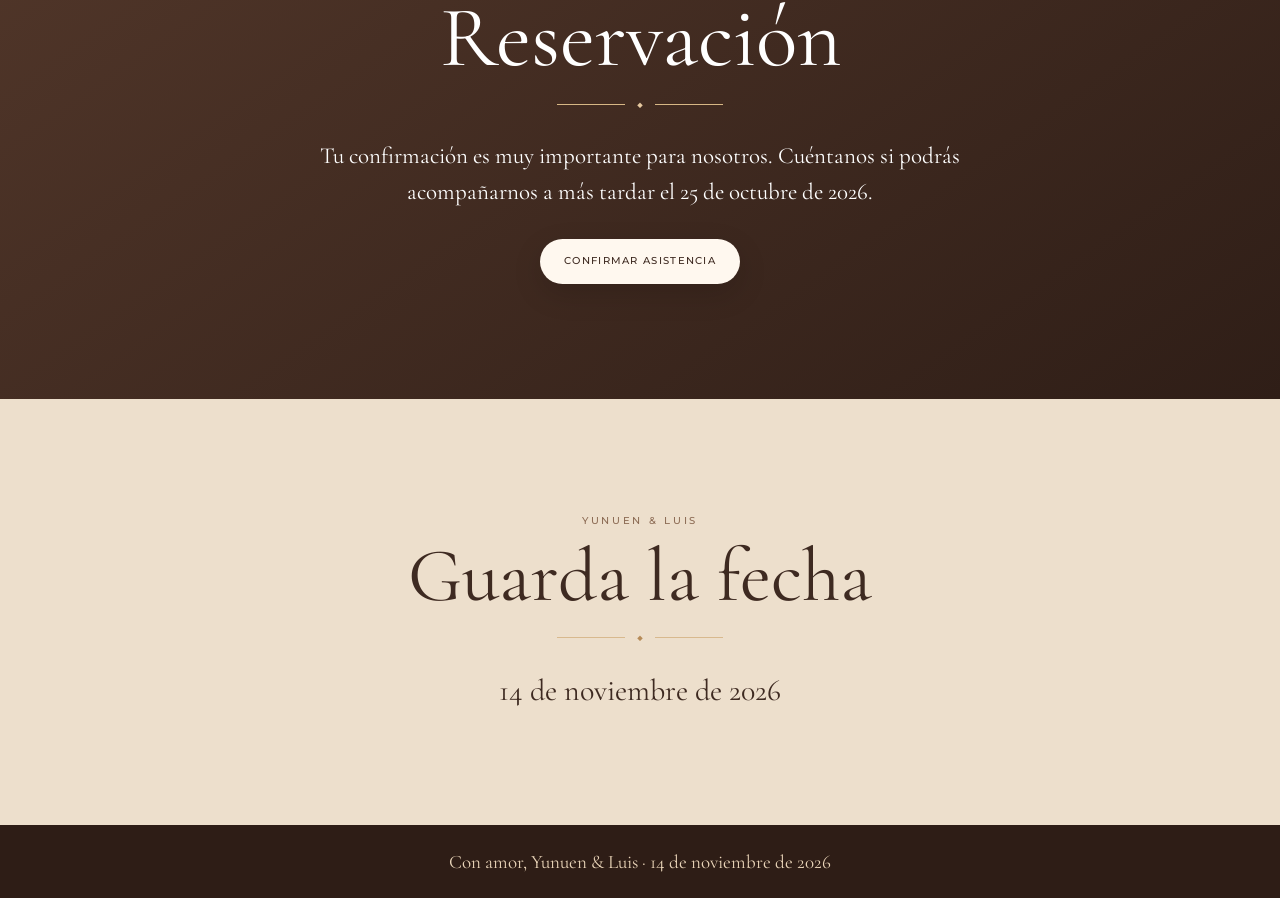
==== commit 0a480182: "Optimiza tarjeta para vista previa de WhatsApp" ====
--- a/index.html
+++ b/index.html
@@ -11,14 +11,17 @@
   <meta property="og:title" content="Yunuen & Luis">
   <meta property="og:description" content="Nos casamos el 14 de noviembre de 2026. Nos encantará celebrar contigo.">
   <meta property="og:url" content="https://luisangelcod-collab.github.io/boda-yunuen-luis/">
-  <meta property="og:image" content="https://luisangelcod-collab.github.io/boda-yunuen-luis/assets/og-monograma.png">
-  <meta property="og:image:width" content="1728">
-  <meta property="og:image:height" content="910">
+  <meta property="og:image" content="https://luisangelcod-collab.github.io/boda-yunuen-luis/assets/og-whatsapp-20260817.jpg">
+  <meta property="og:image:secure_url" content="https://luisangelcod-collab.github.io/boda-yunuen-luis/assets/og-whatsapp-20260817.jpg">
+  <meta property="og:image:type" content="image/jpeg">
+  <meta property="og:image:width" content="1200">
+  <meta property="og:image:height" content="630">
   <meta property="og:image:alt" content="Yunuen y Luis, 14 de noviembre de 2026">
   <meta name="twitter:card" content="summary_large_image">
   <meta name="twitter:title" content="Yunuen & Luis">
   <meta name="twitter:description" content="14 de noviembre de 2026">
-  <meta name="twitter:image" content="https://luisangelcod-collab.github.io/boda-yunuen-luis/assets/og-monograma.png">
+  <meta name="twitter:image" content="https://luisangelcod-collab.github.io/boda-yunuen-luis/assets/og-whatsapp-20260817.jpg">
+  <link rel="image_src" href="https://luisangelcod-collab.github.io/boda-yunuen-luis/assets/og-whatsapp-20260817.jpg">
   <link rel="preconnect" href="https://fonts.googleapis.com">
   <link rel="preconnect" href="https://fonts.gstatic.com" crossorigin>
   <link href="https://fonts.googleapis.com/css2?family=Cormorant+Garamond:ital,wght@0,400;0,500;1,400&family=Montserrat:wght@300;400;500;600&display=swap" rel="stylesheet">
